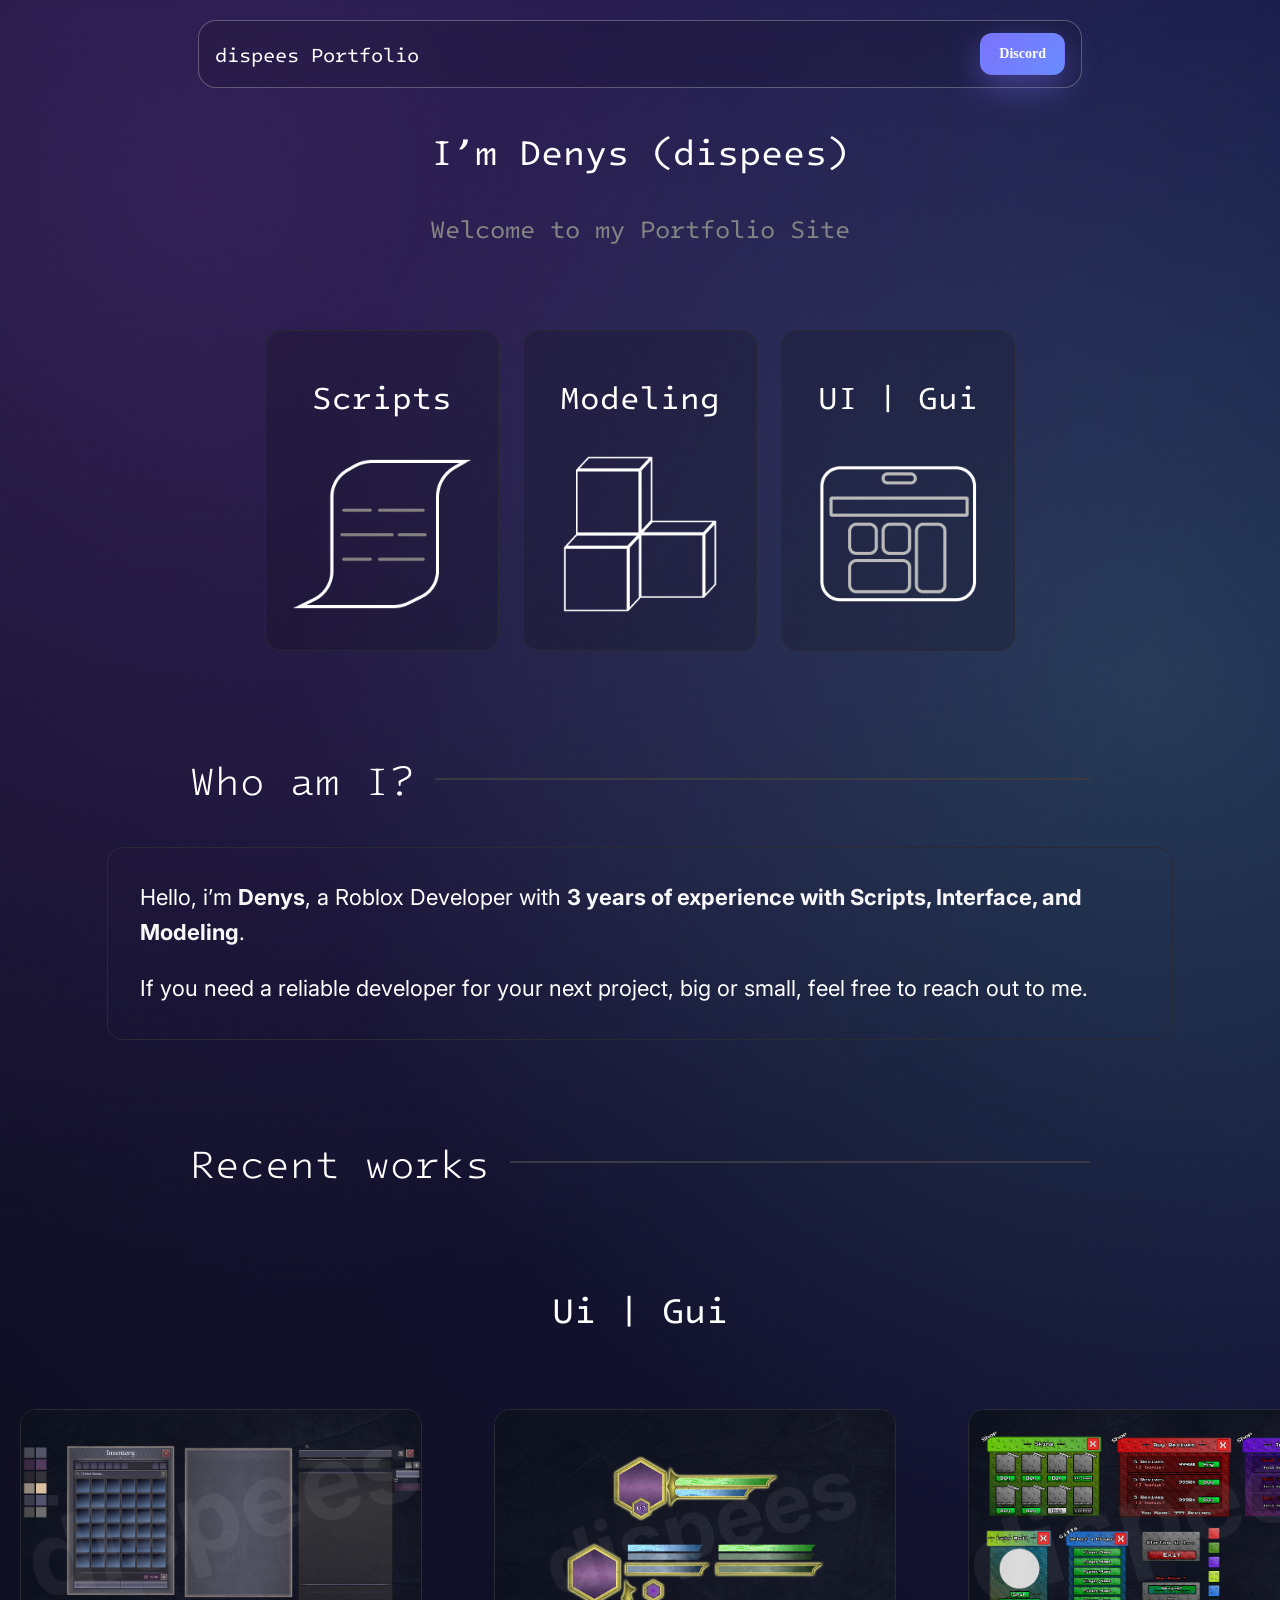
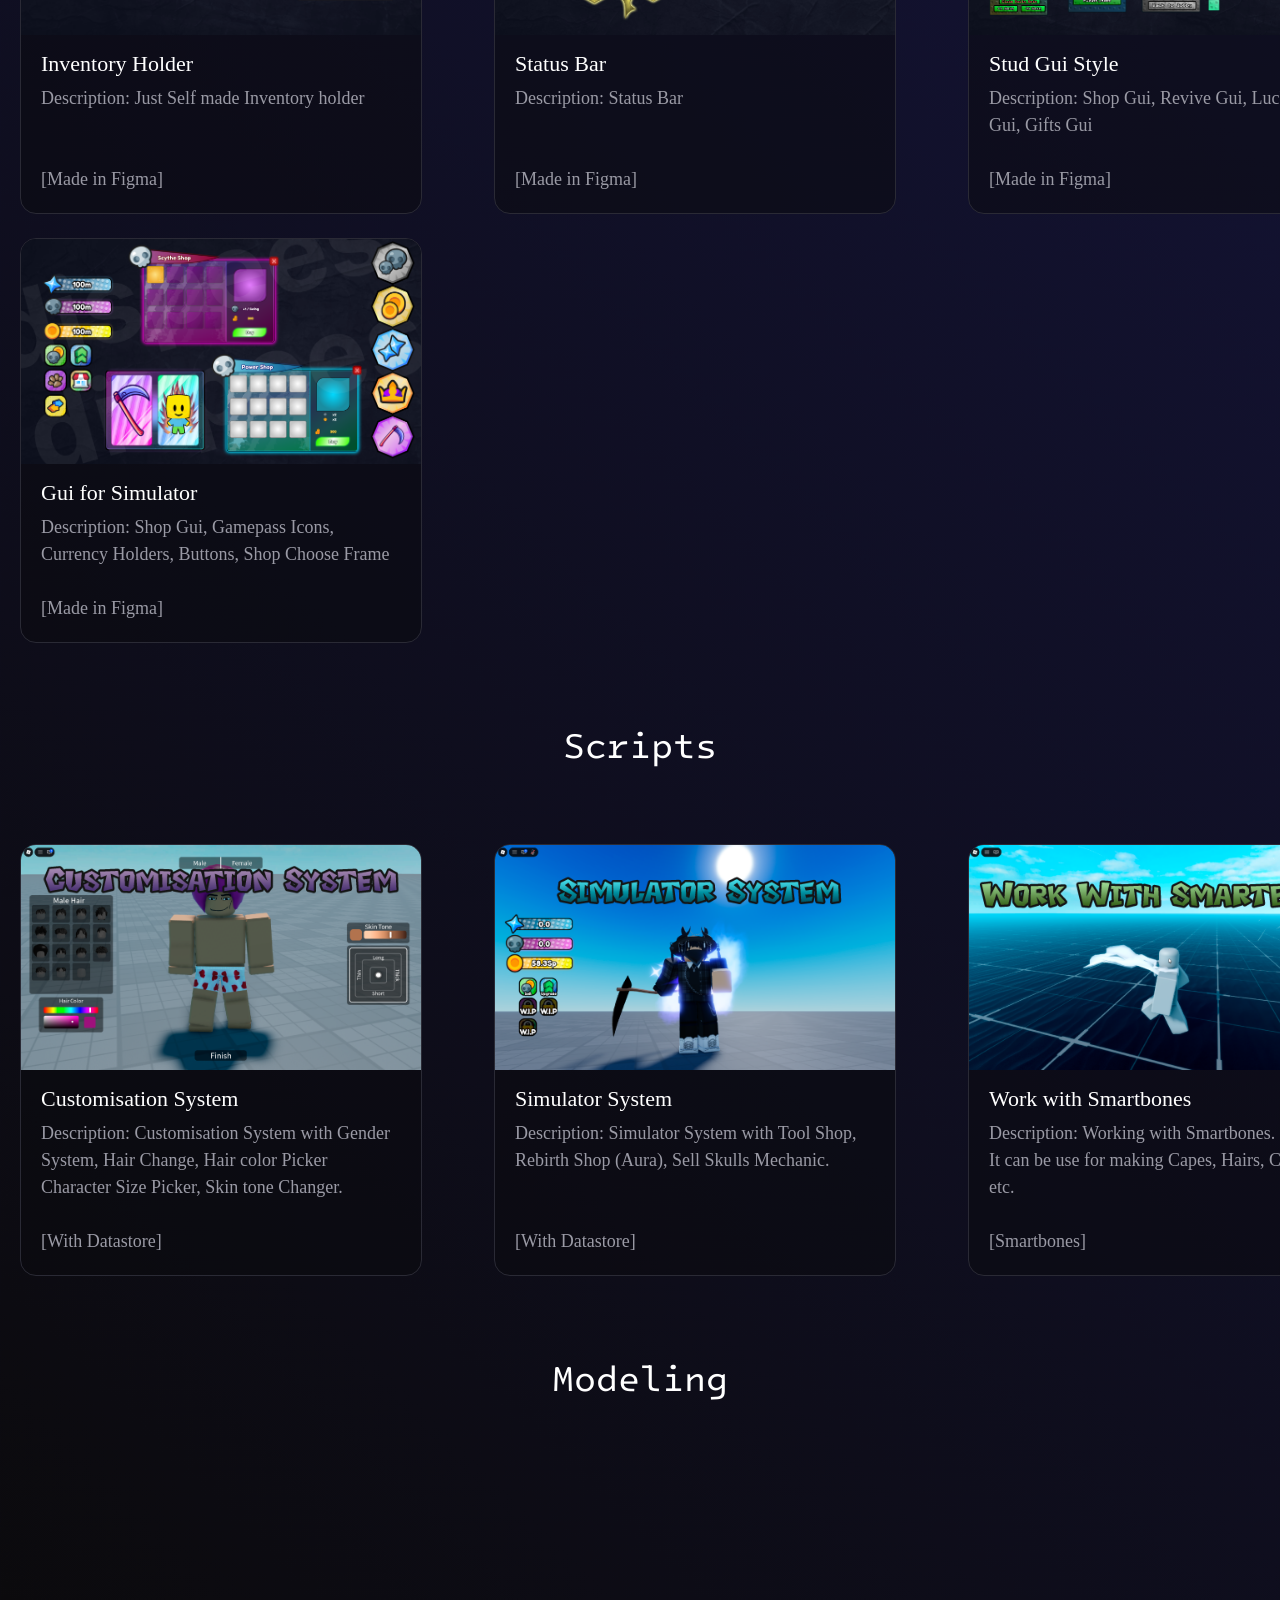
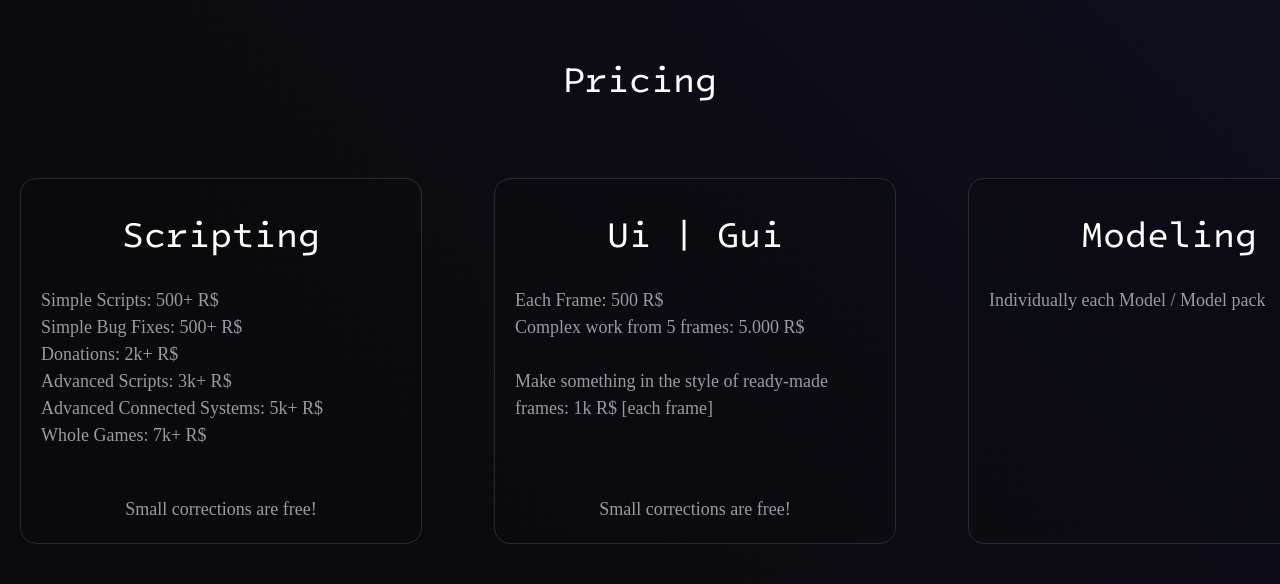
==== index.html @ 5376ee53 "Update index.html" ====
<!DOCTYPE html>

<html>

    <head>
        <link rel="preconnect" href="https://fonts.googleapis.com">
        <link rel="preconnect" href="https://fonts.gstatic.com" crossorigin>
        <link href="https://fonts.googleapis.com/css2?family=Inter:wght@400;700&family=Intel+One+Mono:ital,wght@0,400;0,700&display=swap" rel="stylesheet">
        <link rel="stylesheet" href="style.css">
        <title> dispees Portfolio</title>
    </head>
    
    
    <body>
        <header class="site-header" align="center">
            <span class="logo">dispees Portfolio</span>
            <a href="https://discord.com/users/466673316262838272" class="btn btn-primary">
                Discord
              </a>
        </header>

        <p class="text-primary" align="center"> I’m Denys (dispees) </p>
        <p class="text-Welcome" align="center"> Welcome to my Portfolio Site </p>
        
        <section class="cards">
            <div class="card">
              <h2 class="card-title">Scripts</h2>
              <img src="Images/Scripts.png" alt="Проект 1" class="card-img">
            </div>
          
            <div class="card">
              <h2 class="card-title">Modeling</h2>
              <img src="Images/Modeling.png" alt="Проект 2" class="card-img">
            </div>
          
            <div class="card">
              <h2 class="card-title">UI | Gui</h2>
              <img src="Images/UI.png" alt="Проект 3" class="card-img">
            </div>
          </section>


          <div class="section-title">
            <h2>Who am I?</h2>
          </div>
          <div class="about-block">
            <p class="about-text">
                Hello, i’m <strong>Denys</strong>, a Roblox Developer with <strong>3 years of experience with Scripts,
                Interface, and Modeling</strong>.
            </p>
            <h1></h1>
            <p class="about-text">
                If you need a reliable developer for your next project, big or small, feel free to reach out to me.
            </p>
          </div>

          <br> <br> <br>
          <div class="section-title">

            <h2>Recent works</h2>
          </div>

          <br>
          
          <p class="text-primary" align="center"> Ui | Gui </p>

          <div class="projects-grid">
            <a href="Images/Project1.png" class="project-card">
                <div class="project-media">
                  <img src="Images/Project1.png" alt="Content Name">
                </div>
                <h3 class="project-title">Inventory Holder</h3>
                <p class="project-desc">
                  Description: Just Self made Inventory holder  <br><br><br>
                  [Made in Figma]
                </p>
              </a>

              <a href="Images/Project2.png" class="project-card">
                <div class="project-media">
                  <img src="Images/Project2.png" alt="Content Name">
                </div>
                <h3 class="project-title">Status Bar</h3>
                <p class="project-desc">
                  Description: Status Bar  <br><br><br>
                  [Made in Figma]
                </p>
              </a>

              <a href="Images/Project3.png" class="project-card">
                <div class="project-media">
                  <img src="Images/Project3.png" alt="Content Name">
                </div>
                <h3 class="project-title">Stud Gui Style</h3>
                <p class="project-desc">
                  Description: Shop Gui, Revive Gui, Lucky Whell Gui, Gifts Gui  <br><br>
                  [Made in Figma]
                </p>
              </a>

              <a href="Images/SimulatorUi1.png" class="project-card">
                <div class="project-media">
                  <img src="Images/SimulatorUi1.png" alt="Content Name">
                </div>
                <h3 class="project-title">Gui for Simulator</h3>
                <p class="project-desc">
                  Description: Shop Gui, Gamepass Icons, Currency Holders, Buttons, Shop Choose Frame  <br><br>
                  [Made in Figma]
                </p>
              </a>
          </div>    

          <p class="text-primary" align="center"> Scripts </p>

          <div class="projects-grid">
            <a href="https://youtu.be/gDO9eoGrTZA" class="project-card">
                <div class="project-media">
                  <img src="Images/Customisation1.png" alt="Content Name">
                </div>
                <h3 class="project-title">Customisation System</h3>
                <p class="project-desc">
                  Description: Customisation System with Gender System, Hair Change, Hair color Picker Character Size Picker, Skin tone Changer.<br><br>
                  [With Datastore]
                </p>
              </a>

              <a href="https://youtu.be/eJzp2fNHU9A" class="project-card">
                <div class="project-media">
                  <img src="Images/Simulator1.png" alt="Content Name">
                </div>
                <h3 class="project-title">Simulator System</h3>
                <p class="project-desc">
                  Description: Simulator System with Tool Shop, Rebirth Shop (Aura), Sell Skulls Mechanic. <br><br><br>
                  [With Datastore]
                </p>
              </a>

              <a href="https://youtu.be/gGQg9cr2cJw" class="project-card">
                <div class="project-media">
                  <img src="Images/WorkWithSmartBones.png" alt="Content Name">
                </div>
                <h3 class="project-title">Work with Smartbones</h3>
                <p class="project-desc">
                  Description: Working with Smartbones. <br> 
                  It can be use for making Capes, Hairs, Clothing, etc.<br><br>
                  [Smartbones]
                </p>
              </a>
          </div>


          <p class="text-primary" align="center"> Modeling </p>


          <br><br><br><br><br><br><br><br><br><br>
          <p class="text-primary" align="center"> Pricing </p>
          <div class="projects-grid">
            <a href="https://discord.com/users/466673316262838272" class="project-card">
              <h2 class="text-primary" align="center">Scripting</h2>
                <p class="project-desc">
                  Simple Scripts: 500+ R$ <br>
                  Simple Bug Fixes: 500+ R$ <br>
                  Donations: 2k+ R$    <br>
                  Advanced Scripts: 3k+ R$ <br>
                  Advanced Connected Systems: 5k+ R$<br>
                  Whole Games: 7k+ R$ <br>
                  <br>
                </p>
                <p class="project-desc" align="center"> Small corrections are free! </p>
              </a>

              <a href="https://discord.com/users/466673316262838272" class="project-card">
                <h2 class="text-primary" align="center">Ui | Gui</h2>
                <p class="project-desc">
                  Each Frame: 500 R$ <br>
                  Complex work from 5 frames: 5.000 R$ <br>
                  <br>
                  Make something in the style of ready-made frames: 1k R$ [each frame] <br>
                  
                  <br>
                  <br>
                </p>
                <p class="project-desc" align="center"> Small corrections are free! </p>
              </a>

              <a href="https://discord.com/users/466673316262838272" class="project-card">
                
                <h2 class="text-primary" align="center">Modeling</h2>
                <p class="project-desc">
                  Individually each Model / Model pack
                </p>
              </a>
          </div>
    </body>


</html>
---- style.css ----
body {
  background: 
  radial-gradient(circle at 15% 5%, rgba(213, 105, 255, 0.158), transparent 30%),
  radial-gradient(circle at 90% 18%, rgba(114, 228, 209, 0.185), transparent 26%),
  linear-gradient(45deg, #0b0a0c 10%, #171747 100%);
    min-height: 100vh;
    margin: 0;
    padding-top: 90px;
  }
  


  .Intel_One_Mono {
    font-family: 'Intel One Mono', monospace;
  }

  .text-primary {
    font-family: 'Intel One Mono', monospace;
    color: #ffffff;
    font-size: 36px;
    font-weight: 400;
  }

  .text-Welcome {
    font-family: 'Intel One Mono', monospace;
    color: #848484;
    font-size: 25px;
    font-weight: 400;
  }


  .site-header {
    position: fixed;
    top: 20px;
    left: 20px;
    right: 20px;
    display: flex;
    justify-content: space-between; 
    align-items: center;
    padding: 12px 16px;
    background-color: rgba(10, 10, 15, 0.13);
    backdrop-filter: blur(10px);
    border: 1px solid #e2e2e250;
    border-radius: 18px;
    z-index: 100;
    width: 850px;
    max-width: calc(100% - 40px);
    margin: 0 auto;
  }

  .contact-btn {
    display: flex;
    align-items: center;
    gap: 6px;
    background-color:rgba(82, 73, 206, 0.363); 
    border: 1px solid #3A3A45;
    color: #ffffff;
    padding: 12px 24px;
    border-radius: 999px;
    font-size: 20px;
    cursor: pointer;
    text-decoration: none; 
  }

/* ====================================================== */
  .btn {
    display: inline-flex;
    align-items: center;
    justify-content: center;
    gap: 9px;
    border: 1px solid transparent; 
    border-radius: 12px;
    padding: 12px 18px;
    font-weight: 750;
    transition: .22s ease;
    cursor: pointer;
    font-size: 14px;
    text-decoration: none; 

    
  }

  .btn-primary {
    color: white;
    background: linear-gradient(135deg, #7b72fd, #6a8dff);
    box-shadow: 0 12px 35px rgba(123, 114, 255, 0.418);
    }

    .btn-primary:hover {
      transform: translateY(-2px);
      box-shadow: 0 16px 42px rgba(123, 114, 255, 0.664);
    }

/* ====================================================== */

  .logo {
    color: #ffffff;
    font-family: 'Intel One Mono', monospace;
    font-size: 20px;
  }


  .cards {
    display: flex;
    justify-content: center;
    align-items: stretch; /* растягивает все карточки на одну высоту */
    gap: 24px;
    padding: 60px 40px;
    flex-wrap: wrap; /* чтобы на маленьком экране блоки переносились вниз, а не сжимались */
  }
  
  .card {
    display: flex;
    flex-direction: column;
    align-items: center;
    width: 200px;
    background-color: rgba(10, 10, 15, 0.205);
    border: 1px solid #2A2A35;
    border-radius: 16px;
    padding: 16px;
  }
  
  .card-title {
    color: #ffffff;
    font-size: 32px;
    font-weight: 400;
    margin-bottom: 16px;
    text-align: center;
    font-family: 'Intel One Mono', monospace;
  /*  -webkit-text-stroke: 1px #646464; */

  }
  
  .card-img {
    width: 100%;
    height: 200px;
    object-fit: cover; /* картинка заполняет блок без искажений пропорций */
    border-radius: 8px;
  }



  .section-title {
    display: flex;
    align-items: center;
    gap: 20px;
    width: 900px;
    max-width: calc(100% - 40px); /* не вылезет за экран на мобильных */
    margin: 40px auto; /* центрирует блок по горизонтали + отступы сверху/снизу */
    padding: 0; /* убираем старый padding, ширину теперь задаёт margin auto */
  }
  
  .section-title h2 {
    color: #ffffff;
    font-size: 40px;
    font-weight: 200;
    white-space: nowrap;
    font-family: 'Intel One Mono', monospace;
    margin: 0;
  }
  
  .section-title::after {
    content: "";
    flex-grow: 1;
    height: 2px;
    background-color: #3A3A45;
  }


  .about-block {
    width: 1000px;
    max-width: calc(100% - 40px);
    margin: 0 auto;
    padding: 32px;
    border: 1px solid #2A2A35;
    border-radius: 16px;
    background-color: transparent;
  }
  
  .about-text {
    color: #ffffff;
    font-size: 22px;
    line-height: 1.6;
    font-family: "Inter";
    text-align: left; /* обычный текст, каждая строка от левого края */
    margin: 0;
  }
  
  .about-text strong {
    color: #f7f7f7;
    font-weight: 700;
  }




  .project-card {
    display: block;
    width: 400px;
    text-decoration: none; /* убирает подчёркивание ссылки */
    background-color: rgba(10, 10, 15, 0.5);
    border: 1px solid #2A2A35;
    border-radius: 16px;
    overflow: hidden; /* обрезает углы картинки под скругление карточки */
    transition: transform 0.2s ease, border-color 0.2s ease;
  }
  
  .project-card:hover {
    transform: translateY(-4px); /* карточка чуть приподнимается при наведении */
    border-color: #4A4A5A;
  }
  
  .project-media {
    width: 100%;
    aspect-ratio: 16 / 9; /* фиксирует пропорции медиа-зоны */
    background-color: #14142A; /* цвет-заглушка, пока нет картинки/видео */
  }
  
  .project-media img {
    width: 100%;
    height: 100%;
    object-fit: cover;
    display: block;
  }
  
  .project-media iframe {
    width: 100%;
    height: 100%;
    border: none;
  }

  .project-title {
    color: #ffffff;
    font-size: 22px;
    font-weight: 400;
    margin: 16px 20px 8px;
  }
  
  .project-desc {
    color: #9A9AA5;
    font-size: 18px;
    line-height: 1.5;
    margin: 0 20px 20px;
  }

  .projects-grid {
    display: grid;
    grid-template-columns: repeat(3, 450px);
    justify-content: center;
    gap: 24px;
    width: fit-content;
    margin: 0 auto;
    padding: 40px 20px;
  }
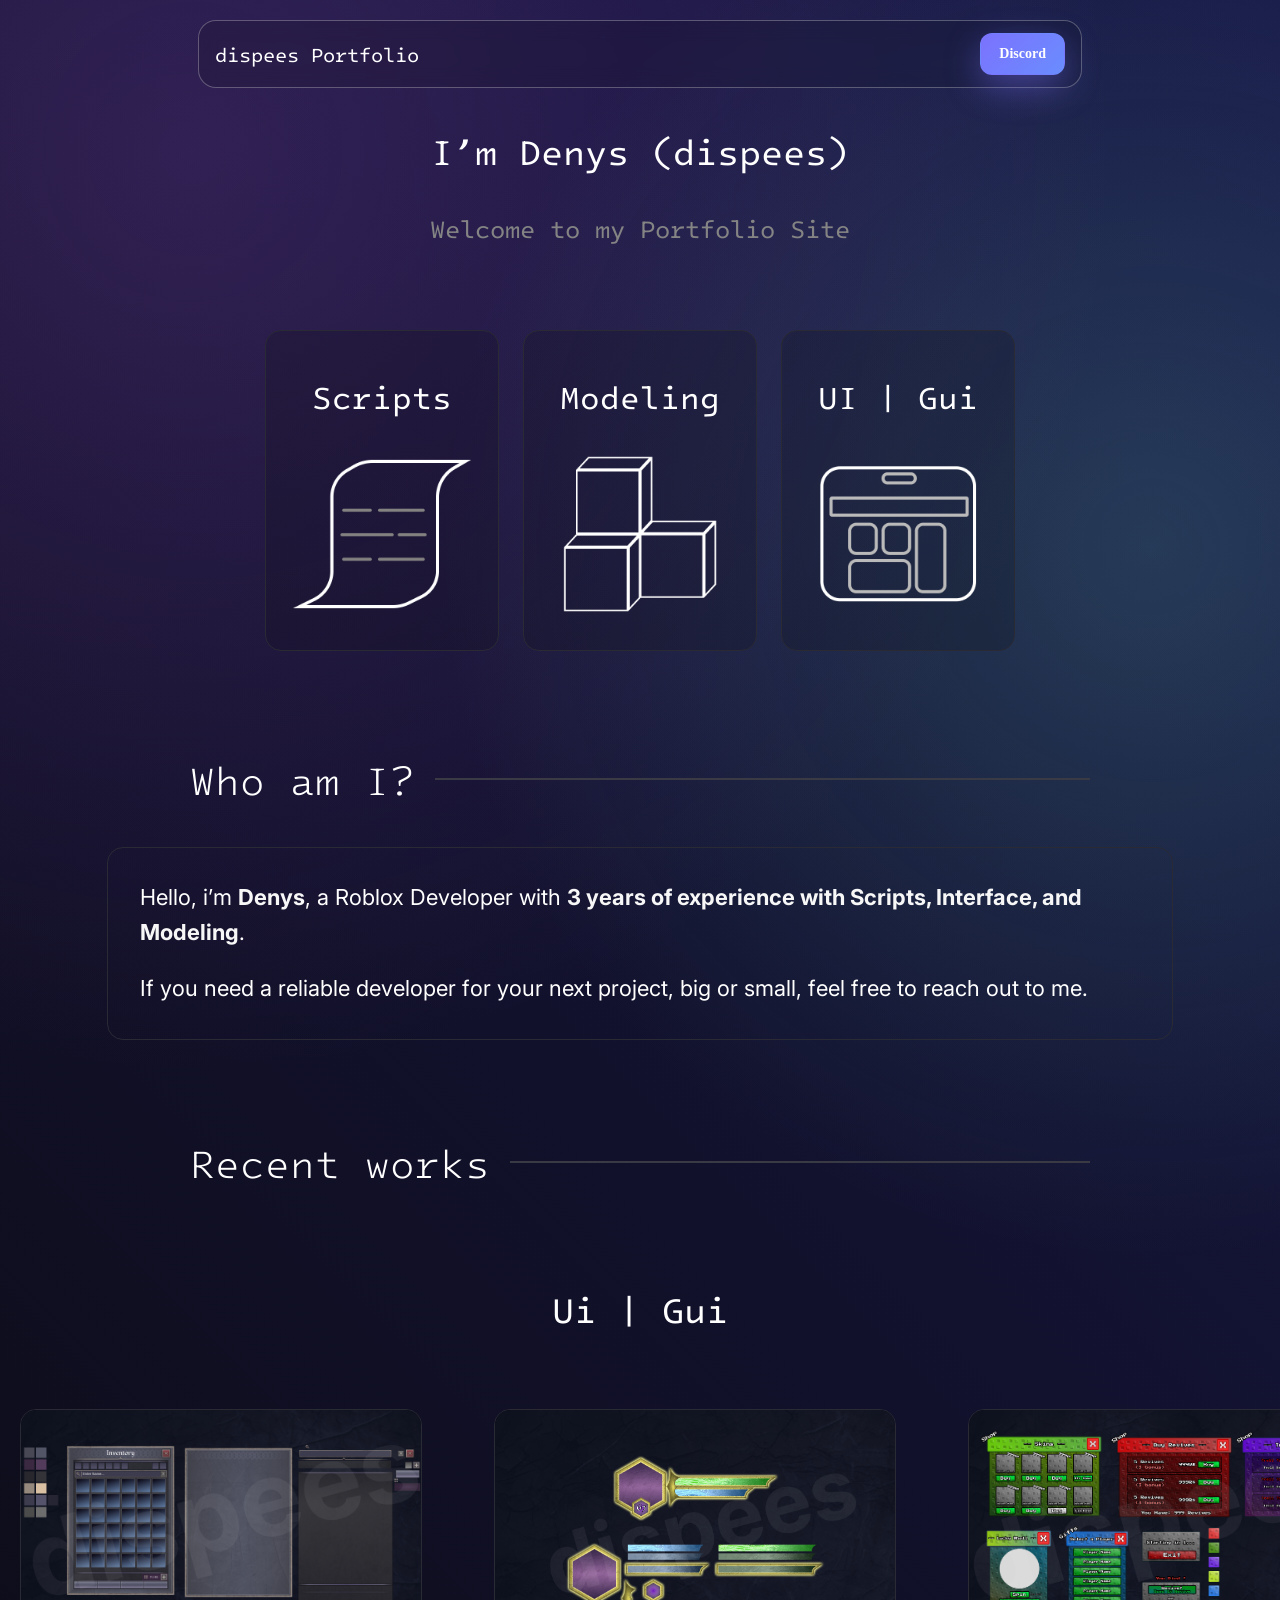
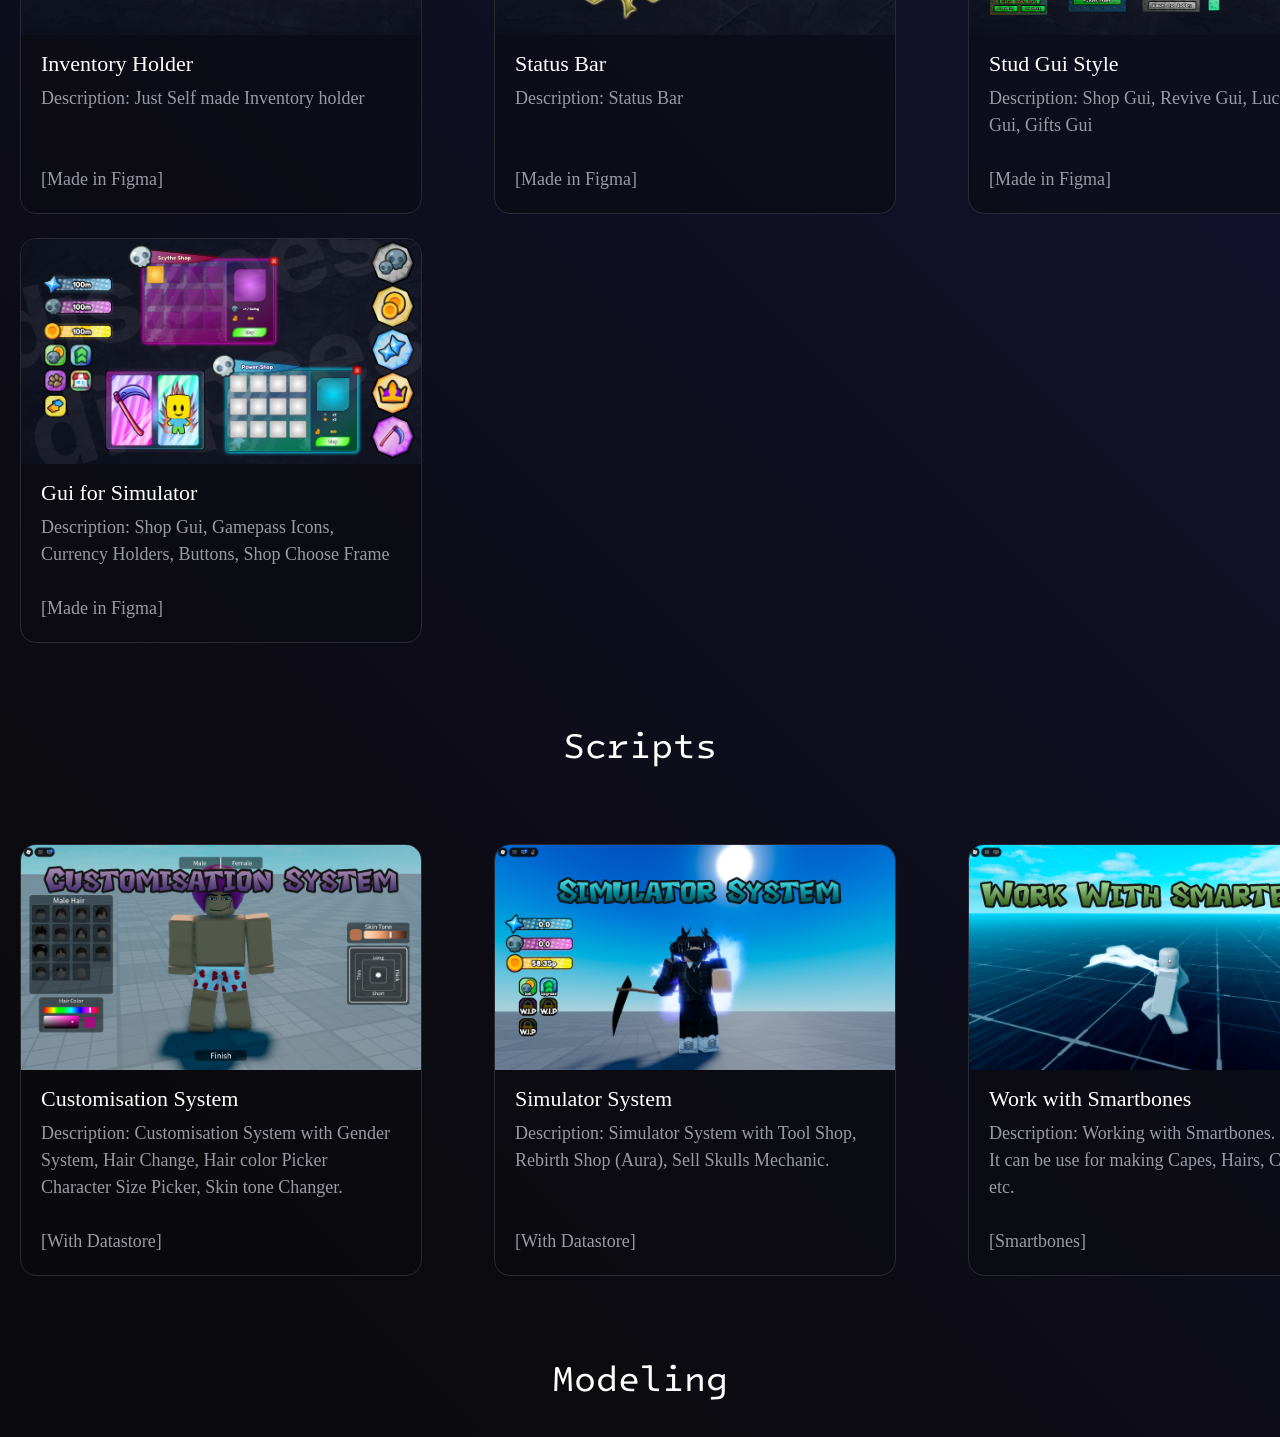
==== commit b213312b: "Update index.html" ====
--- a/index.html
+++ b/index.html
@@ -151,7 +151,7 @@
 
           <p class="text-primary" align="center"> Modeling </p>
 
-
+<!--
           <br><br><br><br><br><br><br><br><br><br>
           <p class="text-primary" align="center"> Pricing </p>
           <div class="projects-grid">
@@ -191,6 +191,9 @@
                 </p>
               </a>
           </div>
+
+        
+        v-->
     </body>
 
 
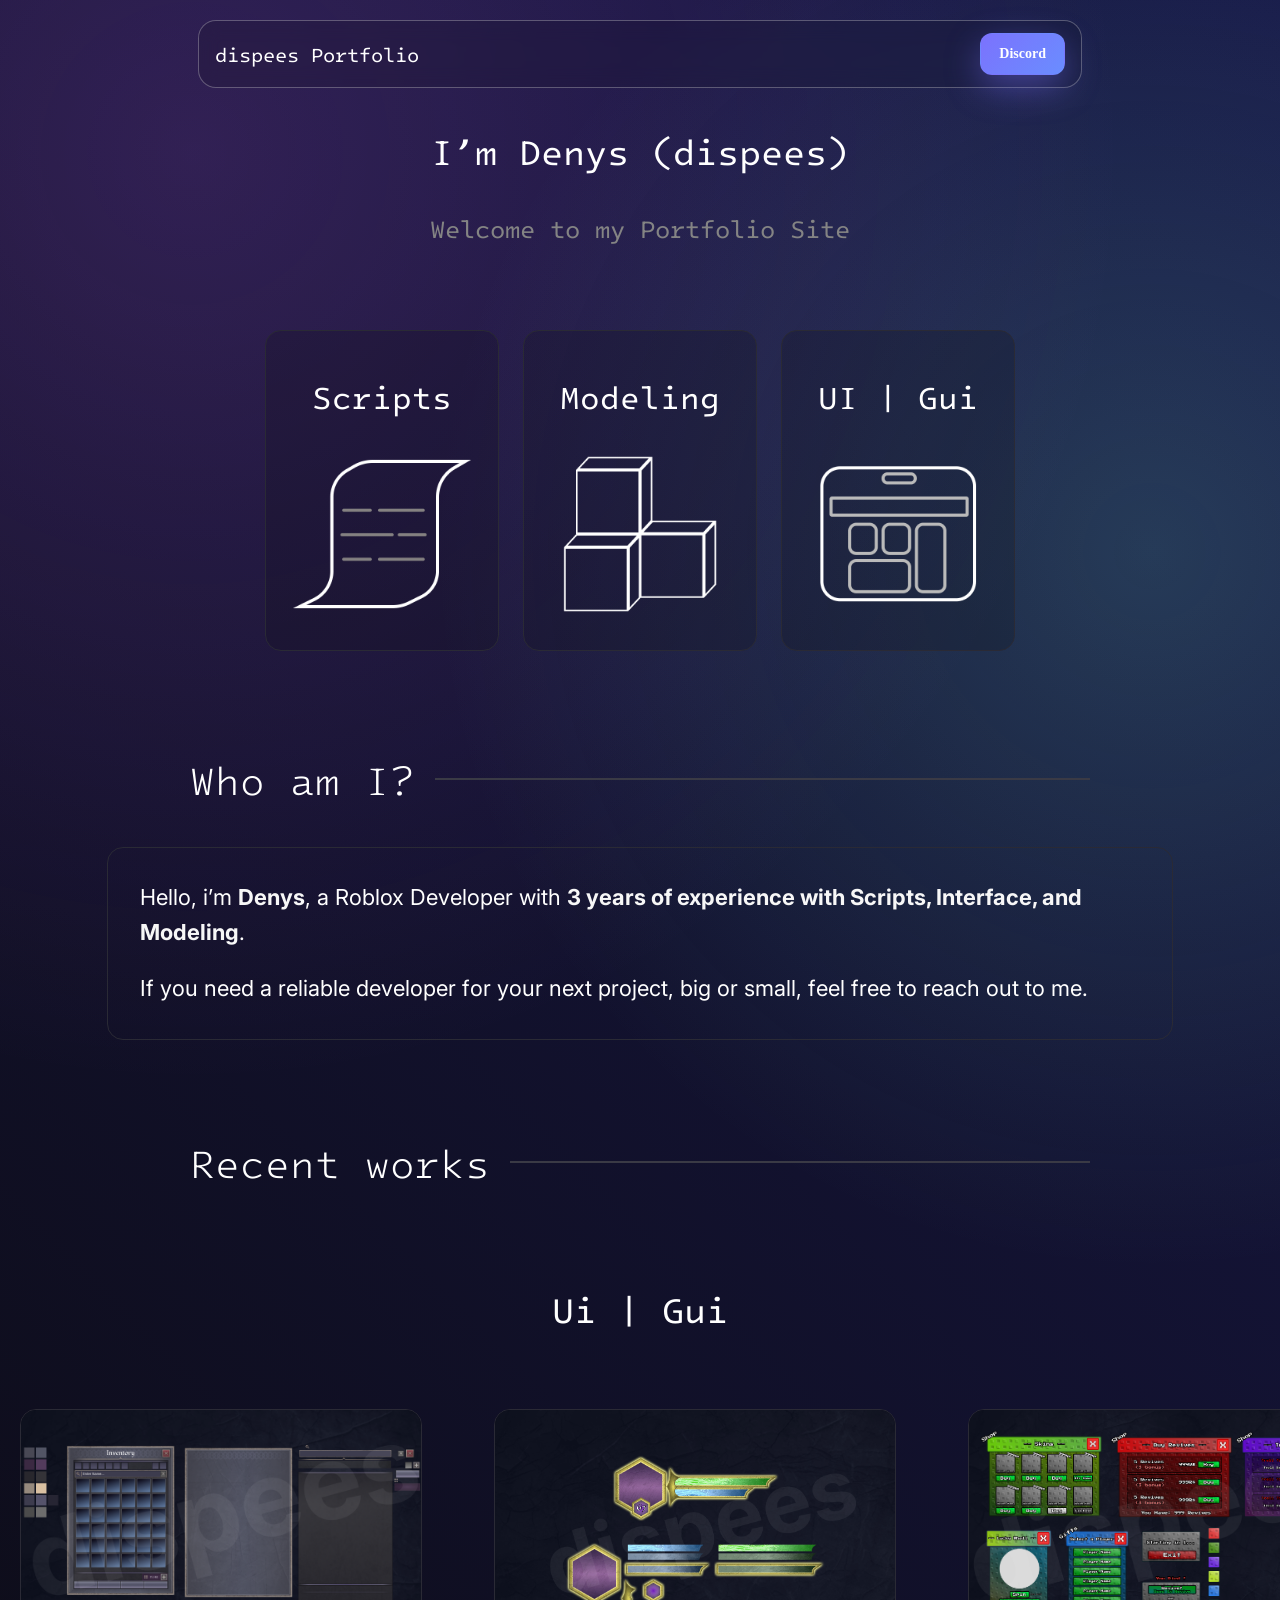
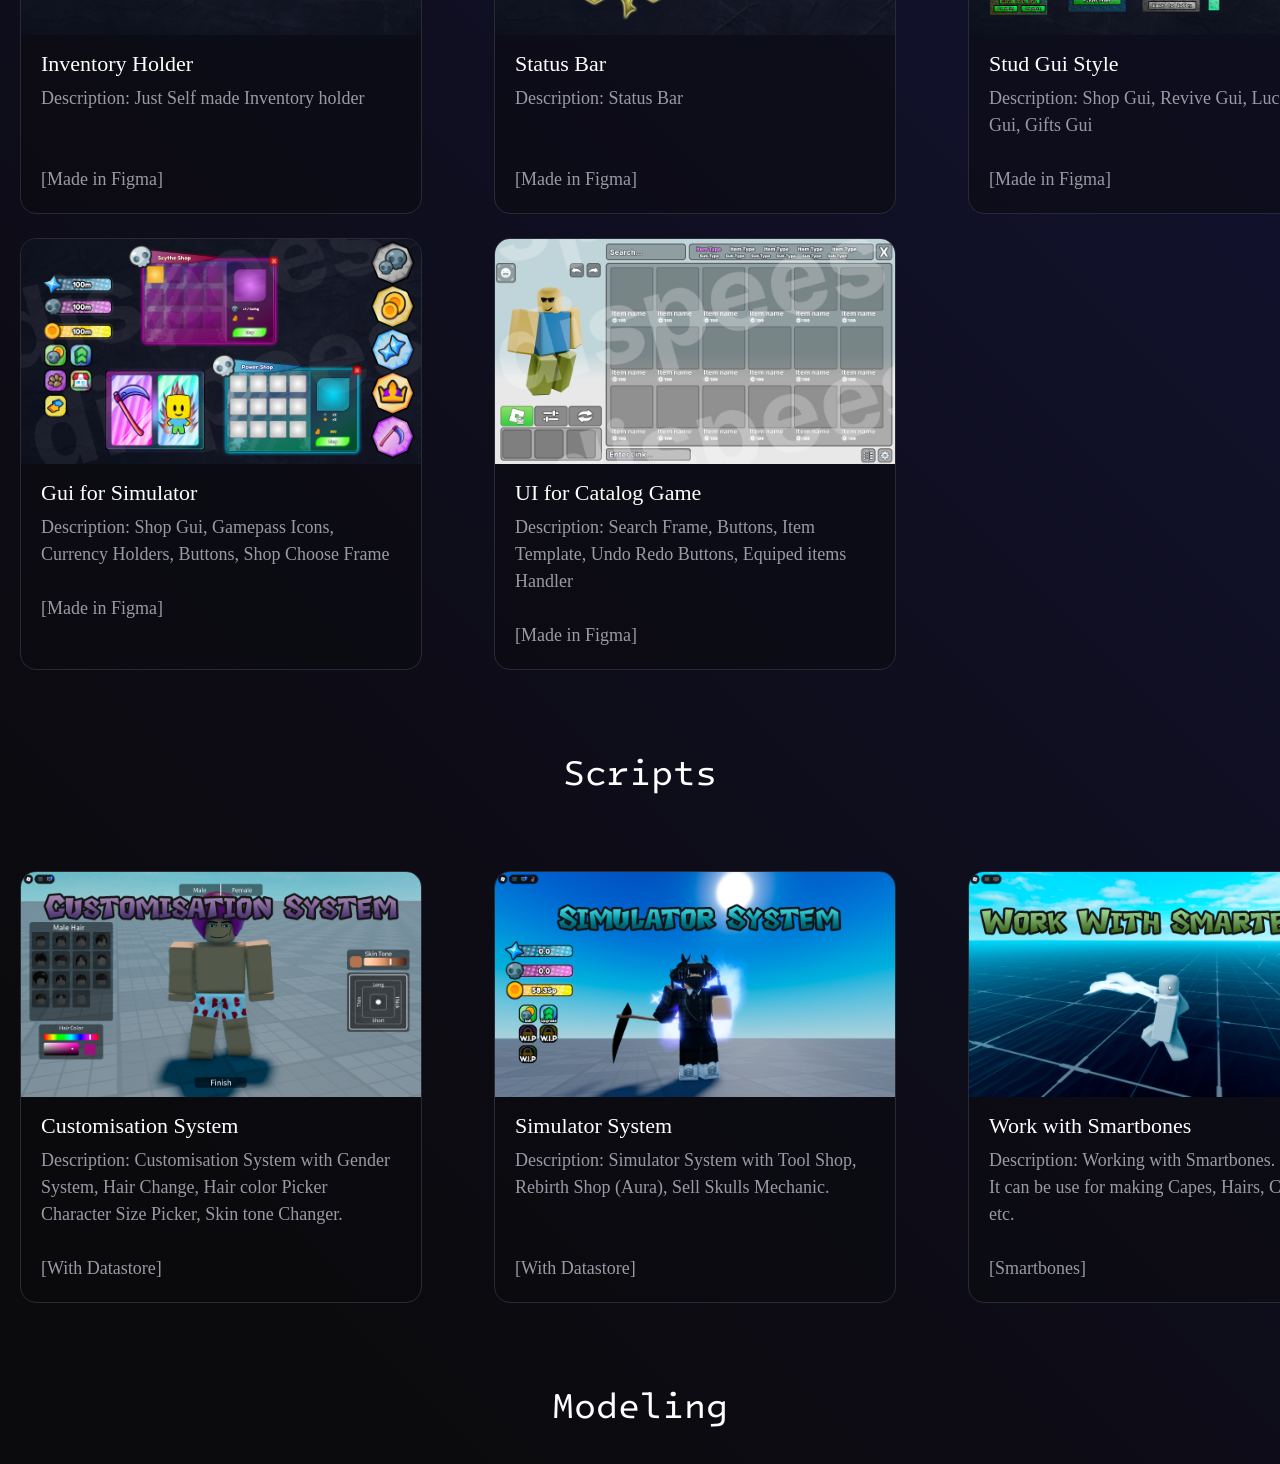
==== commit c66c9e58: "Catalog" ====
--- a/index.html
+++ b/index.html
@@ -108,6 +108,17 @@
                   [Made in Figma]
                 </p>
               </a>
+
+              <a href="Images/Catalog UI.png" class="project-card">
+                <div class="project-media">
+                  <img src="Images/Catalog UI.png" alt="Content Name">
+                </div>
+                <h3 class="project-title">UI for Catalog Game</h3>
+                <p class="project-desc">
+                  Description: Search Frame, Buttons, Item Template, Undo Redo Buttons, Equiped items Handler <br><br>
+                  [Made in Figma]
+                </p>
+              </a>
           </div>    
 
           <p class="text-primary" align="center"> Scripts </p>
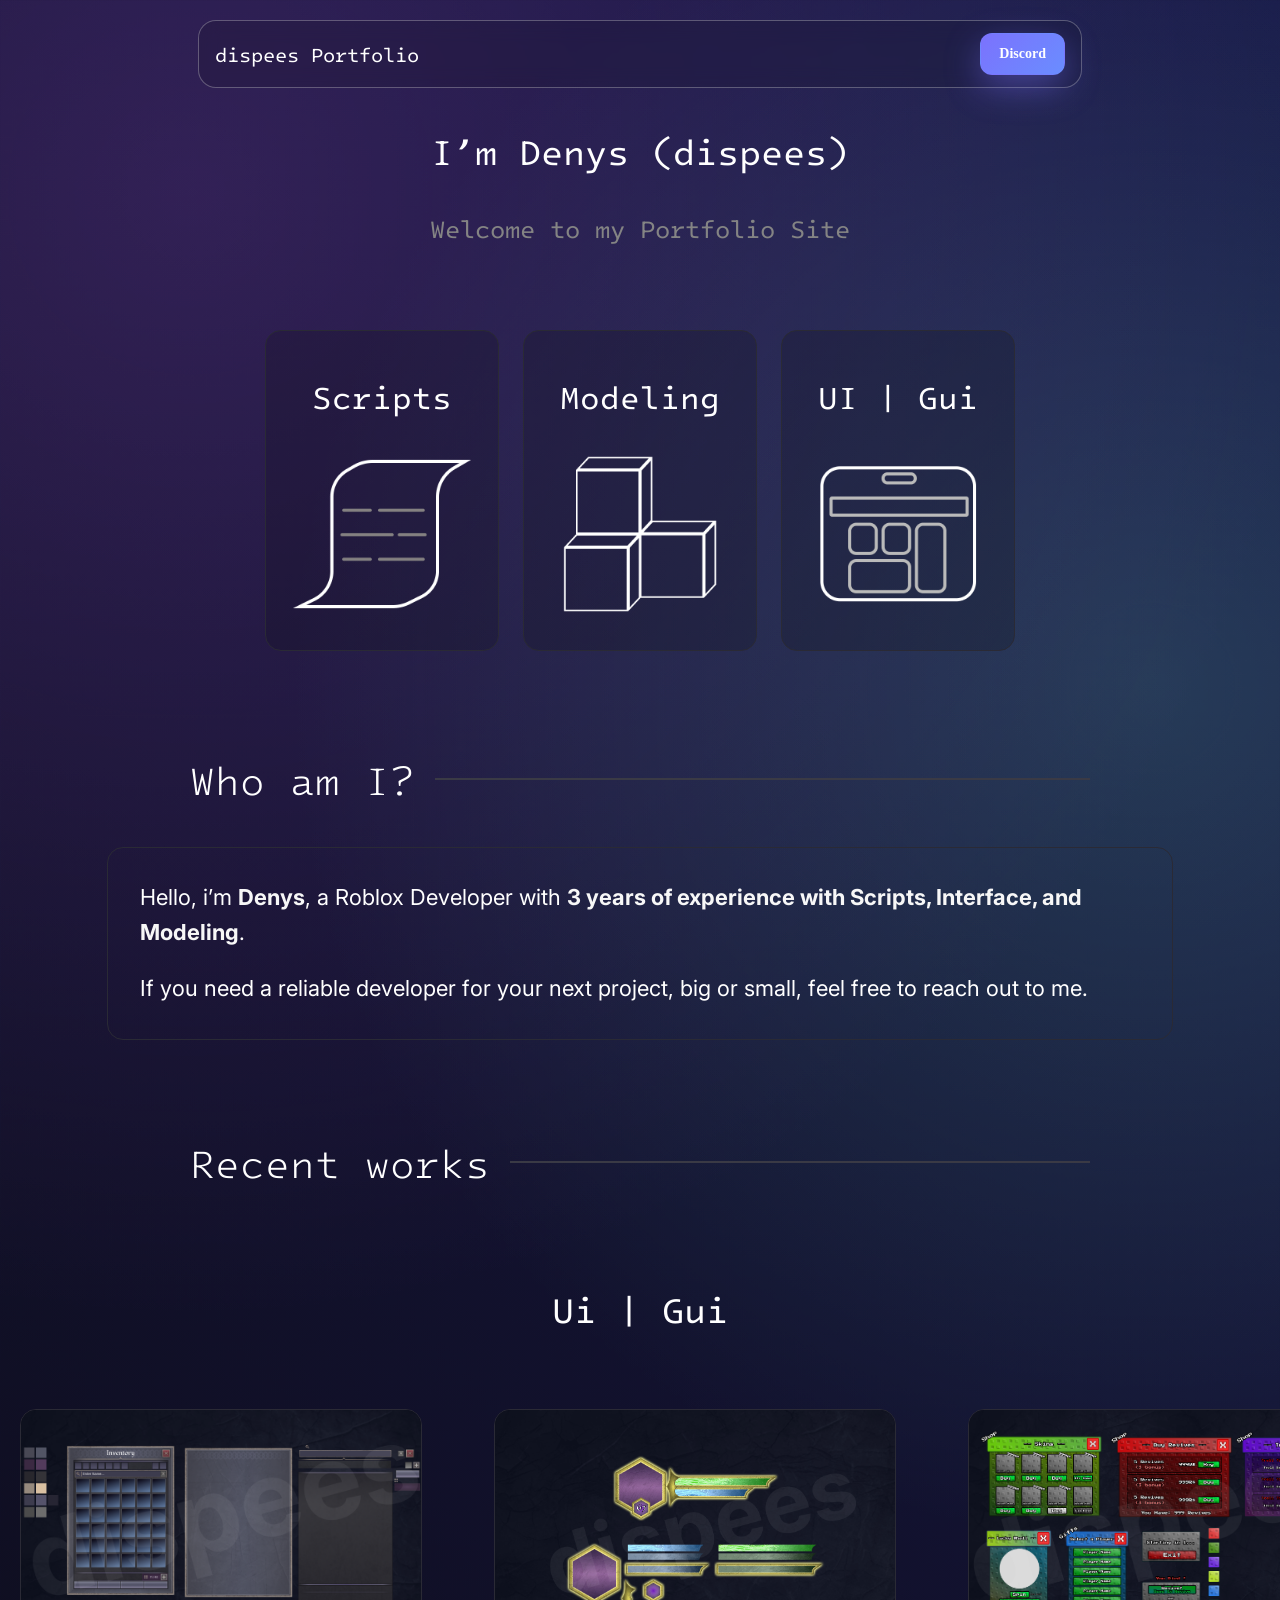
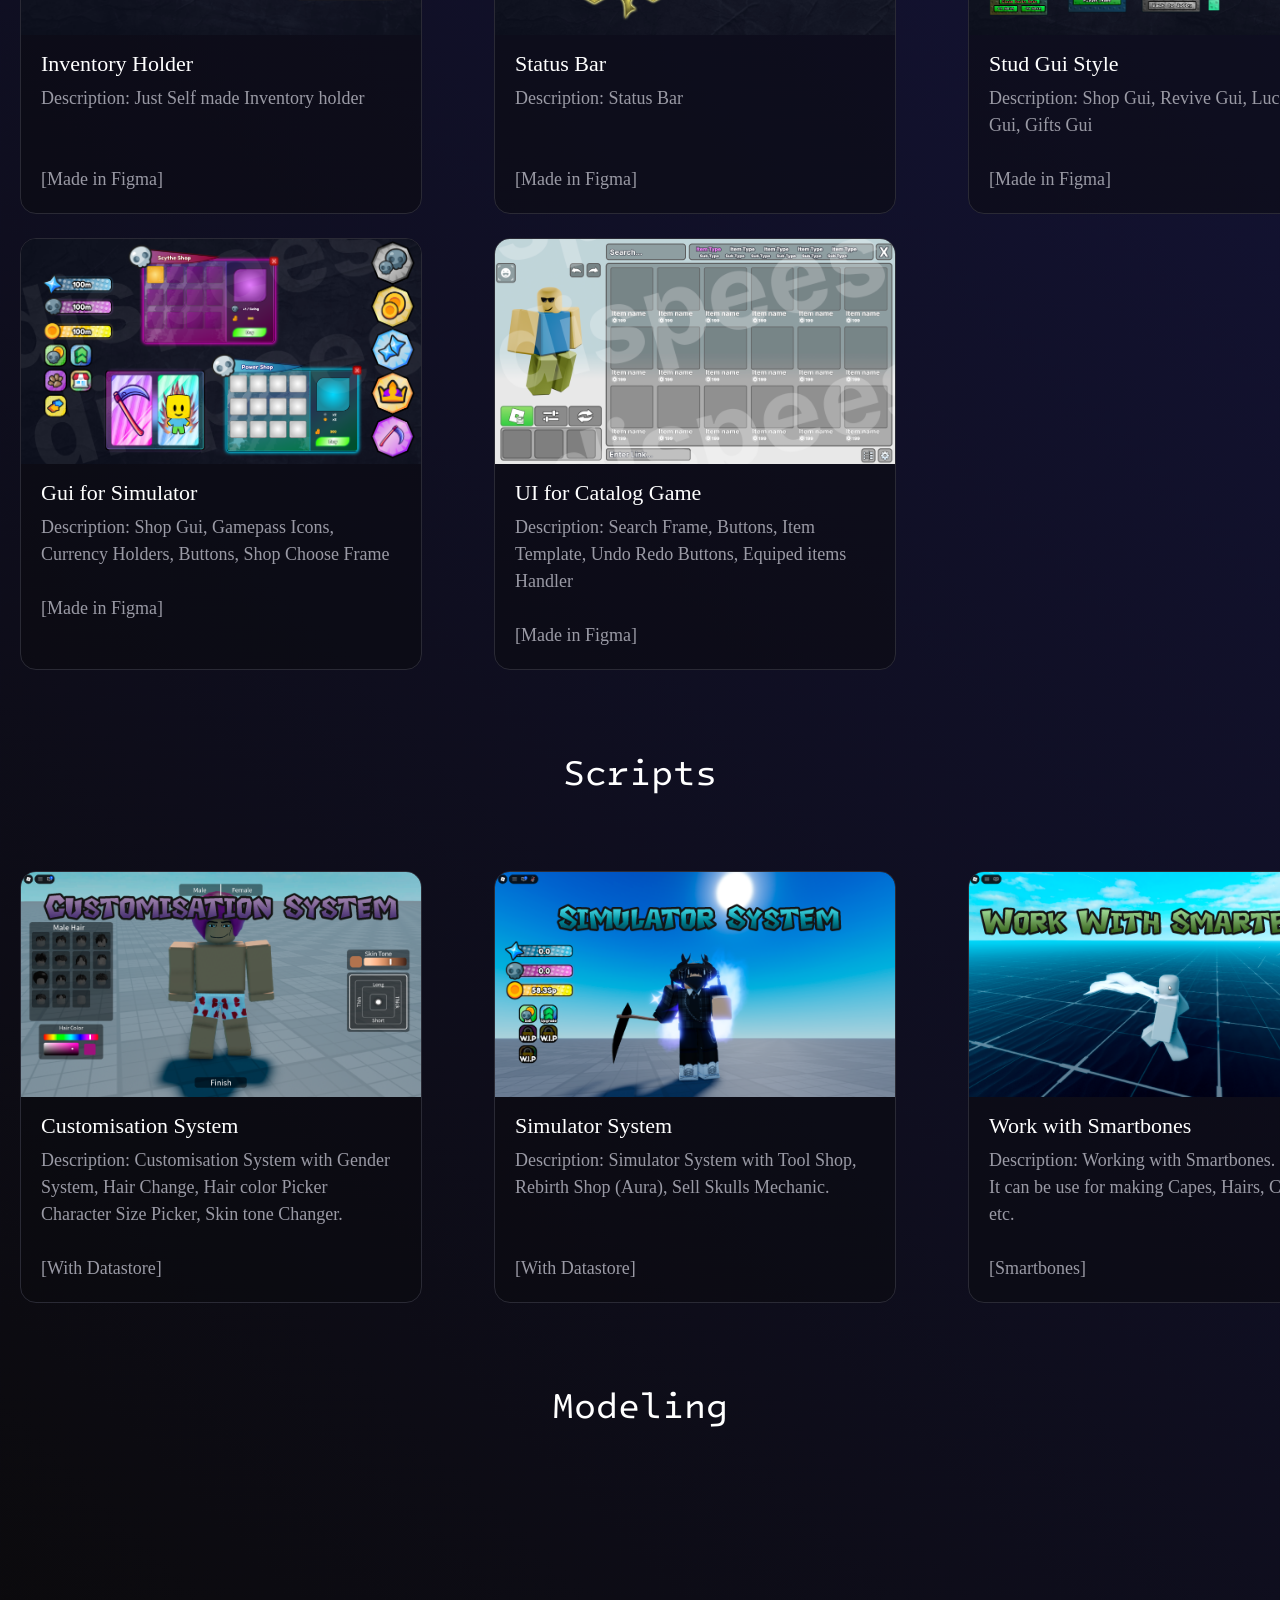
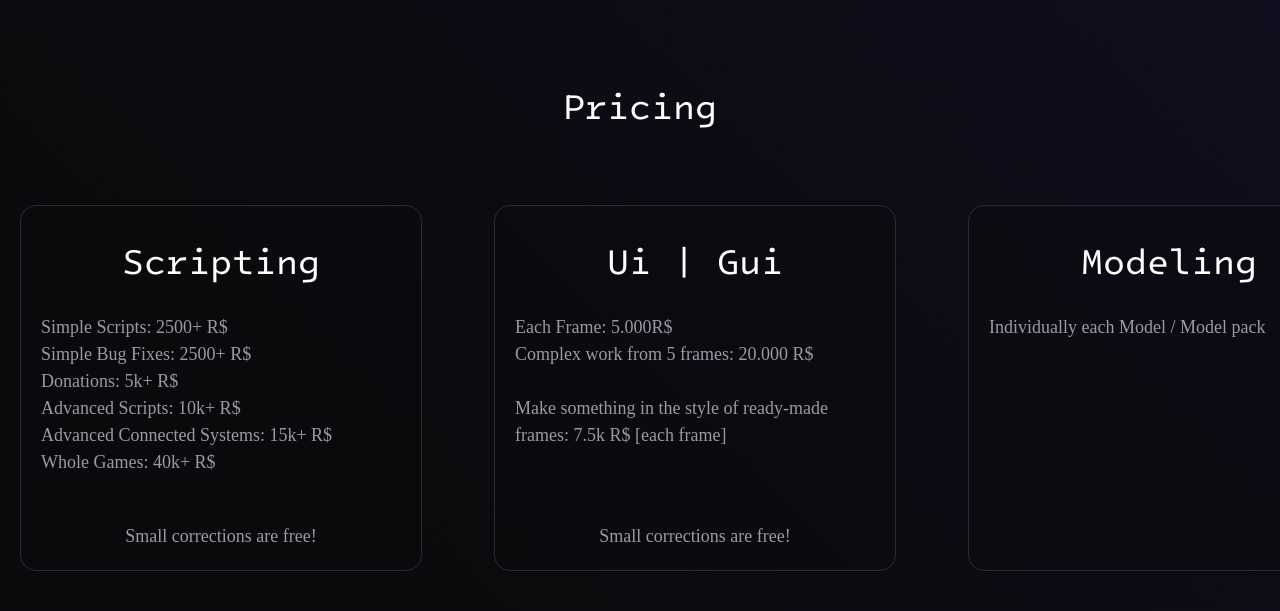
==== commit b3be89aa: "Update index.html" ====
--- a/index.html
+++ b/index.html
@@ -162,19 +162,18 @@
 
           <p class="text-primary" align="center"> Modeling </p>
 
-<!--
           <br><br><br><br><br><br><br><br><br><br>
           <p class="text-primary" align="center"> Pricing </p>
           <div class="projects-grid">
             <a href="https://discord.com/users/466673316262838272" class="project-card">
               <h2 class="text-primary" align="center">Scripting</h2>
                 <p class="project-desc">
-                  Simple Scripts: 500+ R$ <br>
-                  Simple Bug Fixes: 500+ R$ <br>
-                  Donations: 2k+ R$    <br>
-                  Advanced Scripts: 3k+ R$ <br>
-                  Advanced Connected Systems: 5k+ R$<br>
-                  Whole Games: 7k+ R$ <br>
+                  Simple Scripts: 2500+ R$ <br>
+                  Simple Bug Fixes: 2500+ R$ <br>
+                  Donations: 5k+ R$    <br>
+                  Advanced Scripts: 10k+ R$ <br>
+                  Advanced Connected Systems: 15k+ R$<br>
+                  Whole Games: 40k+ R$ <br>
                   <br>
                 </p>
                 <p class="project-desc" align="center"> Small corrections are free! </p>
@@ -183,10 +182,10 @@
               <a href="https://discord.com/users/466673316262838272" class="project-card">
                 <h2 class="text-primary" align="center">Ui | Gui</h2>
                 <p class="project-desc">
-                  Each Frame: 500 R$ <br>
-                  Complex work from 5 frames: 5.000 R$ <br>
-                  <br>
-                  Make something in the style of ready-made frames: 1k R$ [each frame] <br>
+                  Each Frame: 5.000R$ <br>
+                  Complex work from 5 frames: 20.000 R$ <br>
+                  <br>
+                  Make something in the style of ready-made frames: 7.5k R$ [each frame] <br>
                   
                   <br>
                   <br>
@@ -201,10 +200,8 @@
                   Individually each Model / Model pack
                 </p>
               </a>
-          </div>
-
-        
-        v-->
+          </div
+
     </body>
 
 
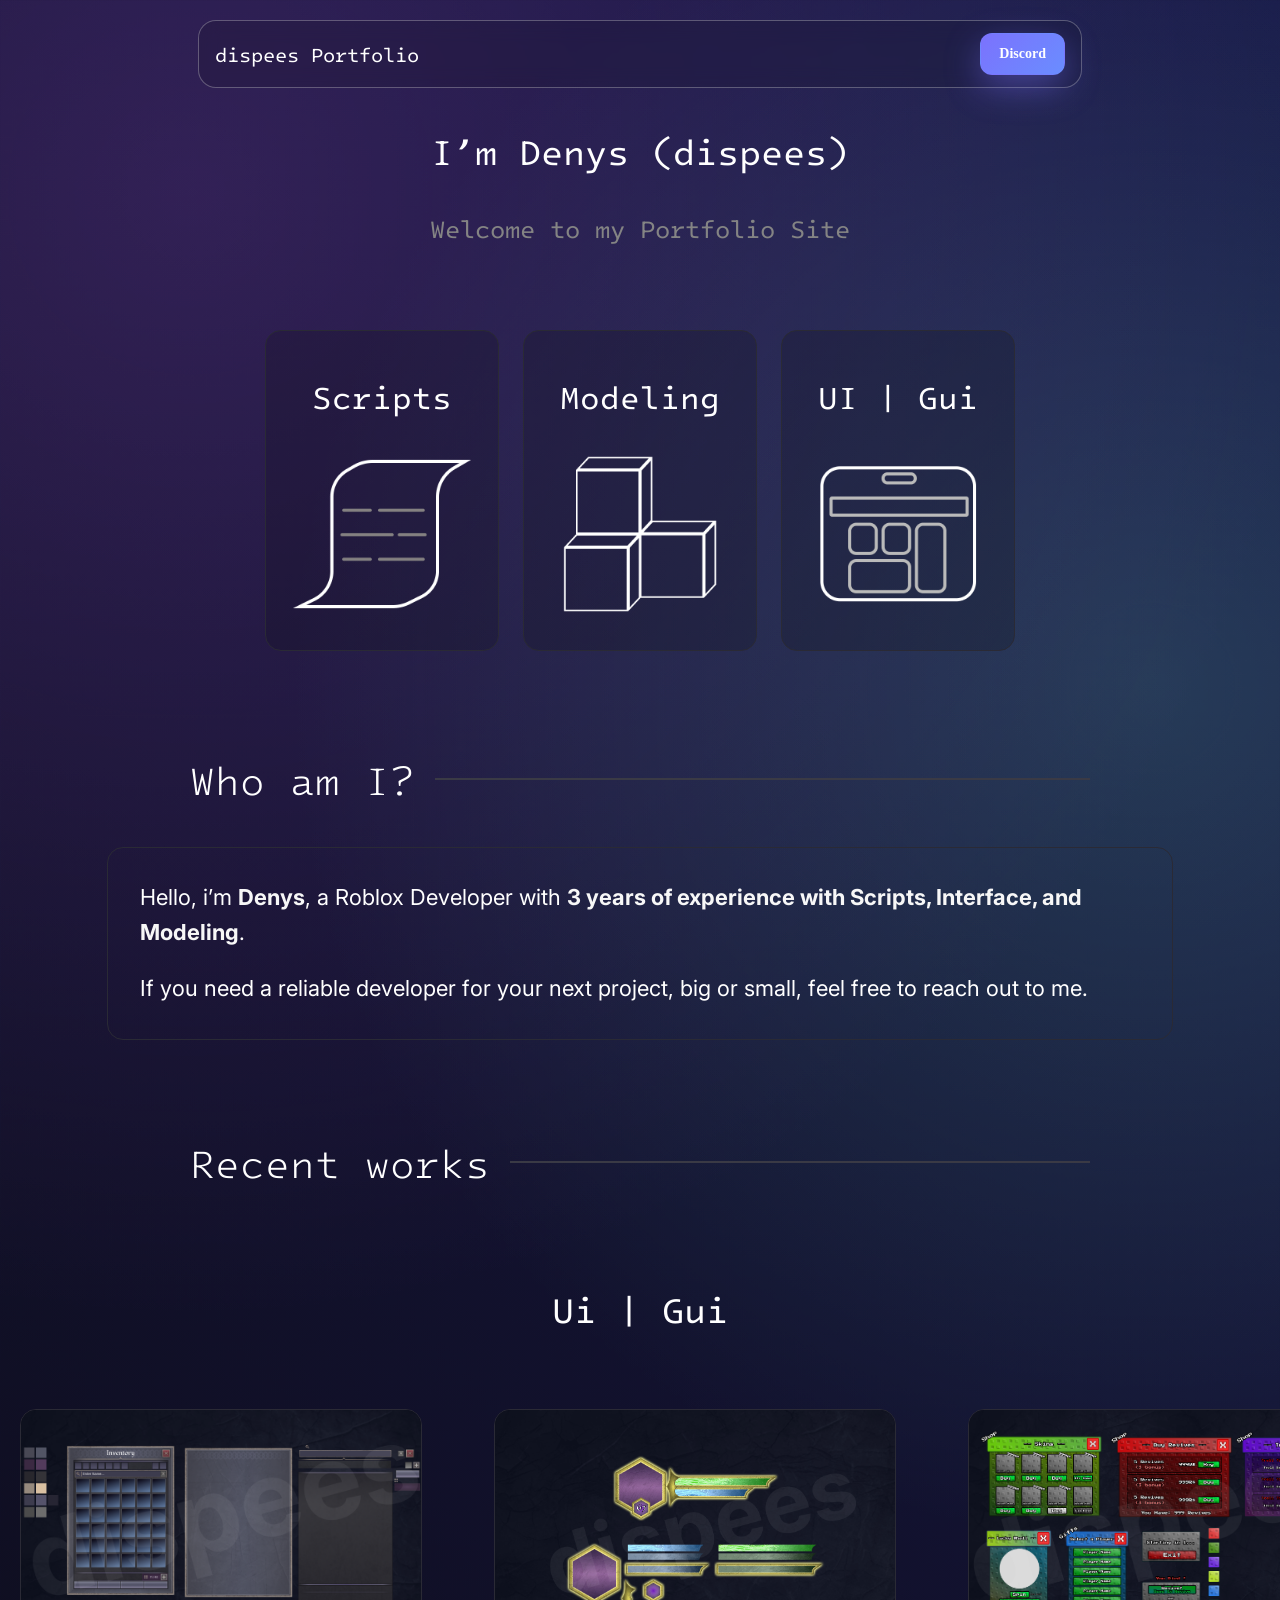
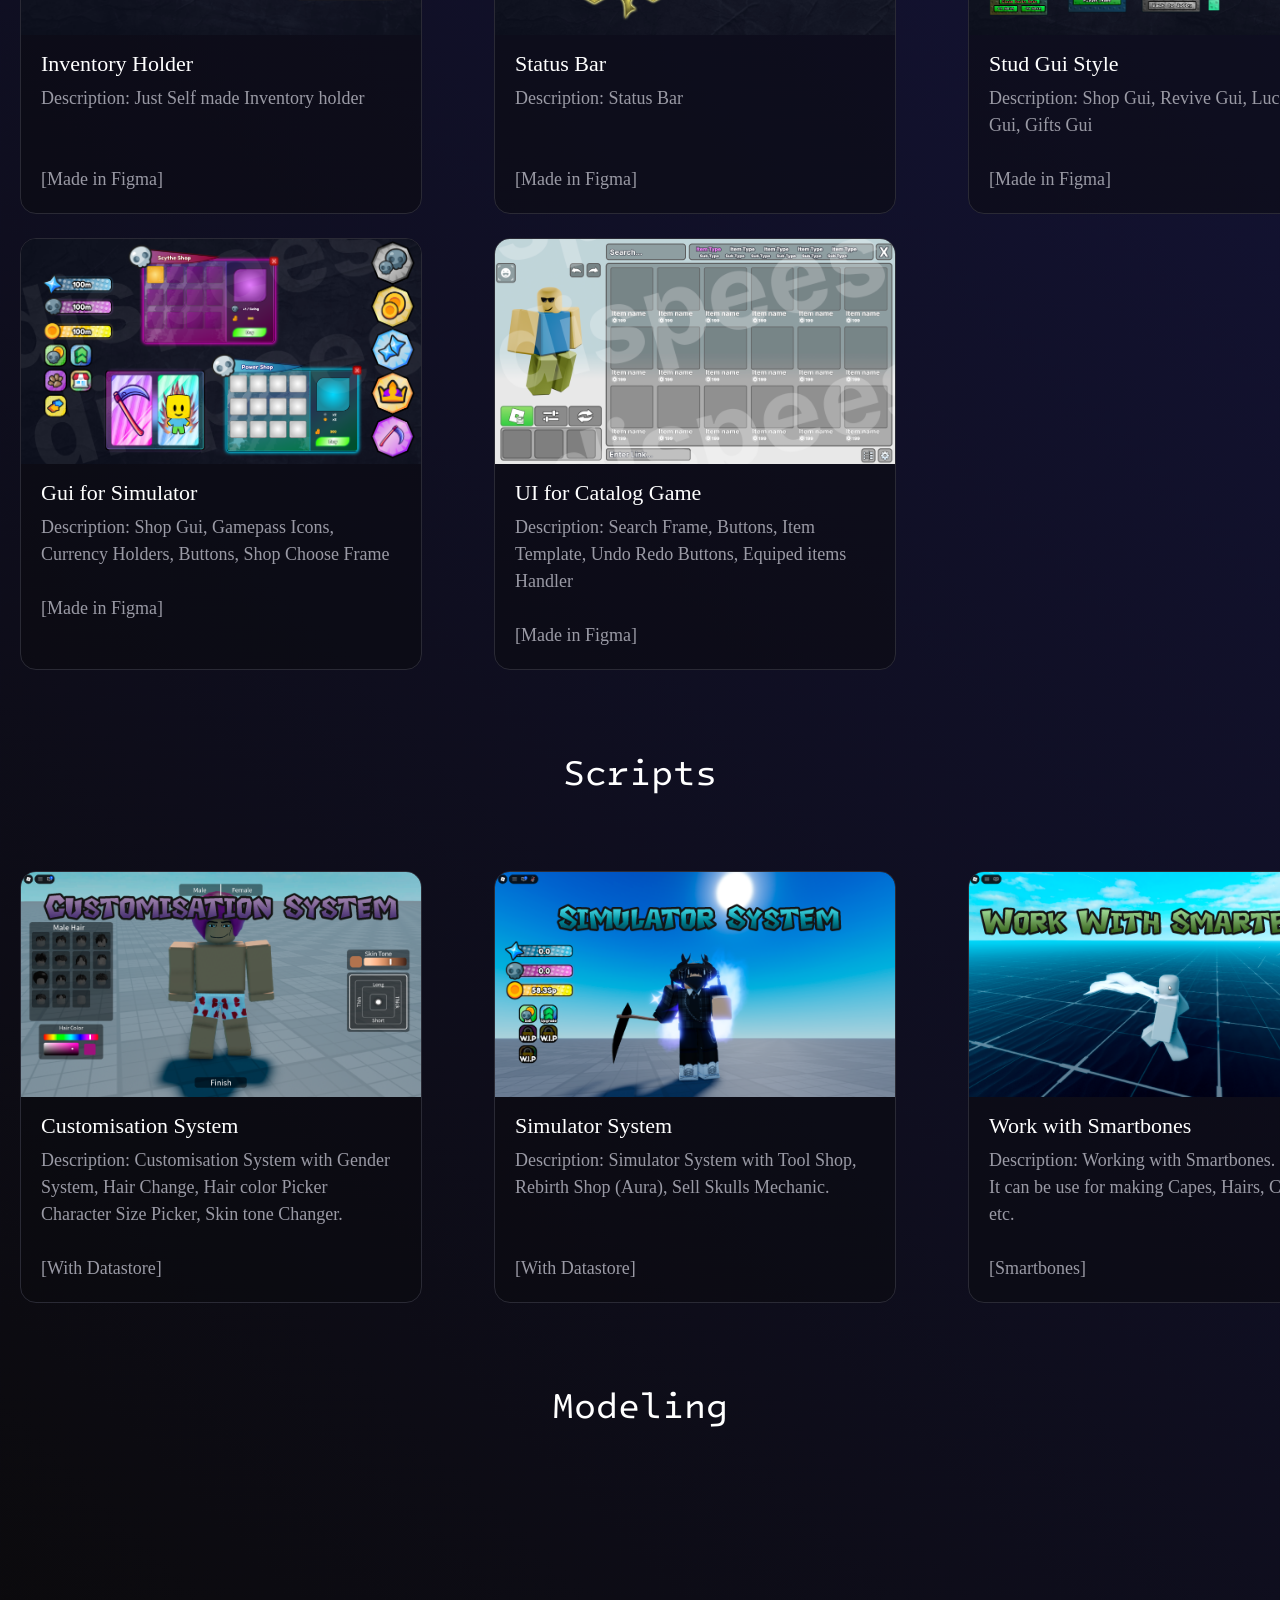
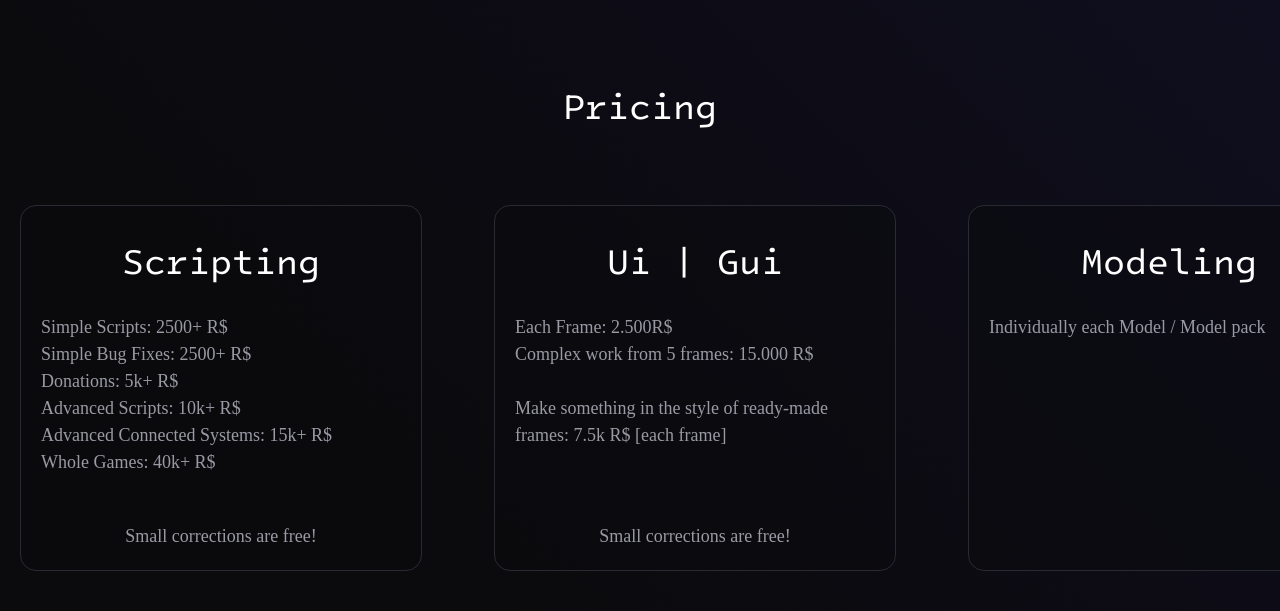
==== commit cee6529f: "add" ====
--- a/index.html
+++ b/index.html
@@ -182,8 +182,8 @@
               <a href="https://discord.com/users/466673316262838272" class="project-card">
                 <h2 class="text-primary" align="center">Ui | Gui</h2>
                 <p class="project-desc">
-                  Each Frame: 5.000R$ <br>
-                  Complex work from 5 frames: 20.000 R$ <br>
+                  Each Frame: 2.500R$ <br>
+                  Complex work from 5 frames: 15.000 R$ <br>
                   <br>
                   Make something in the style of ready-made frames: 7.5k R$ [each frame] <br>
                   
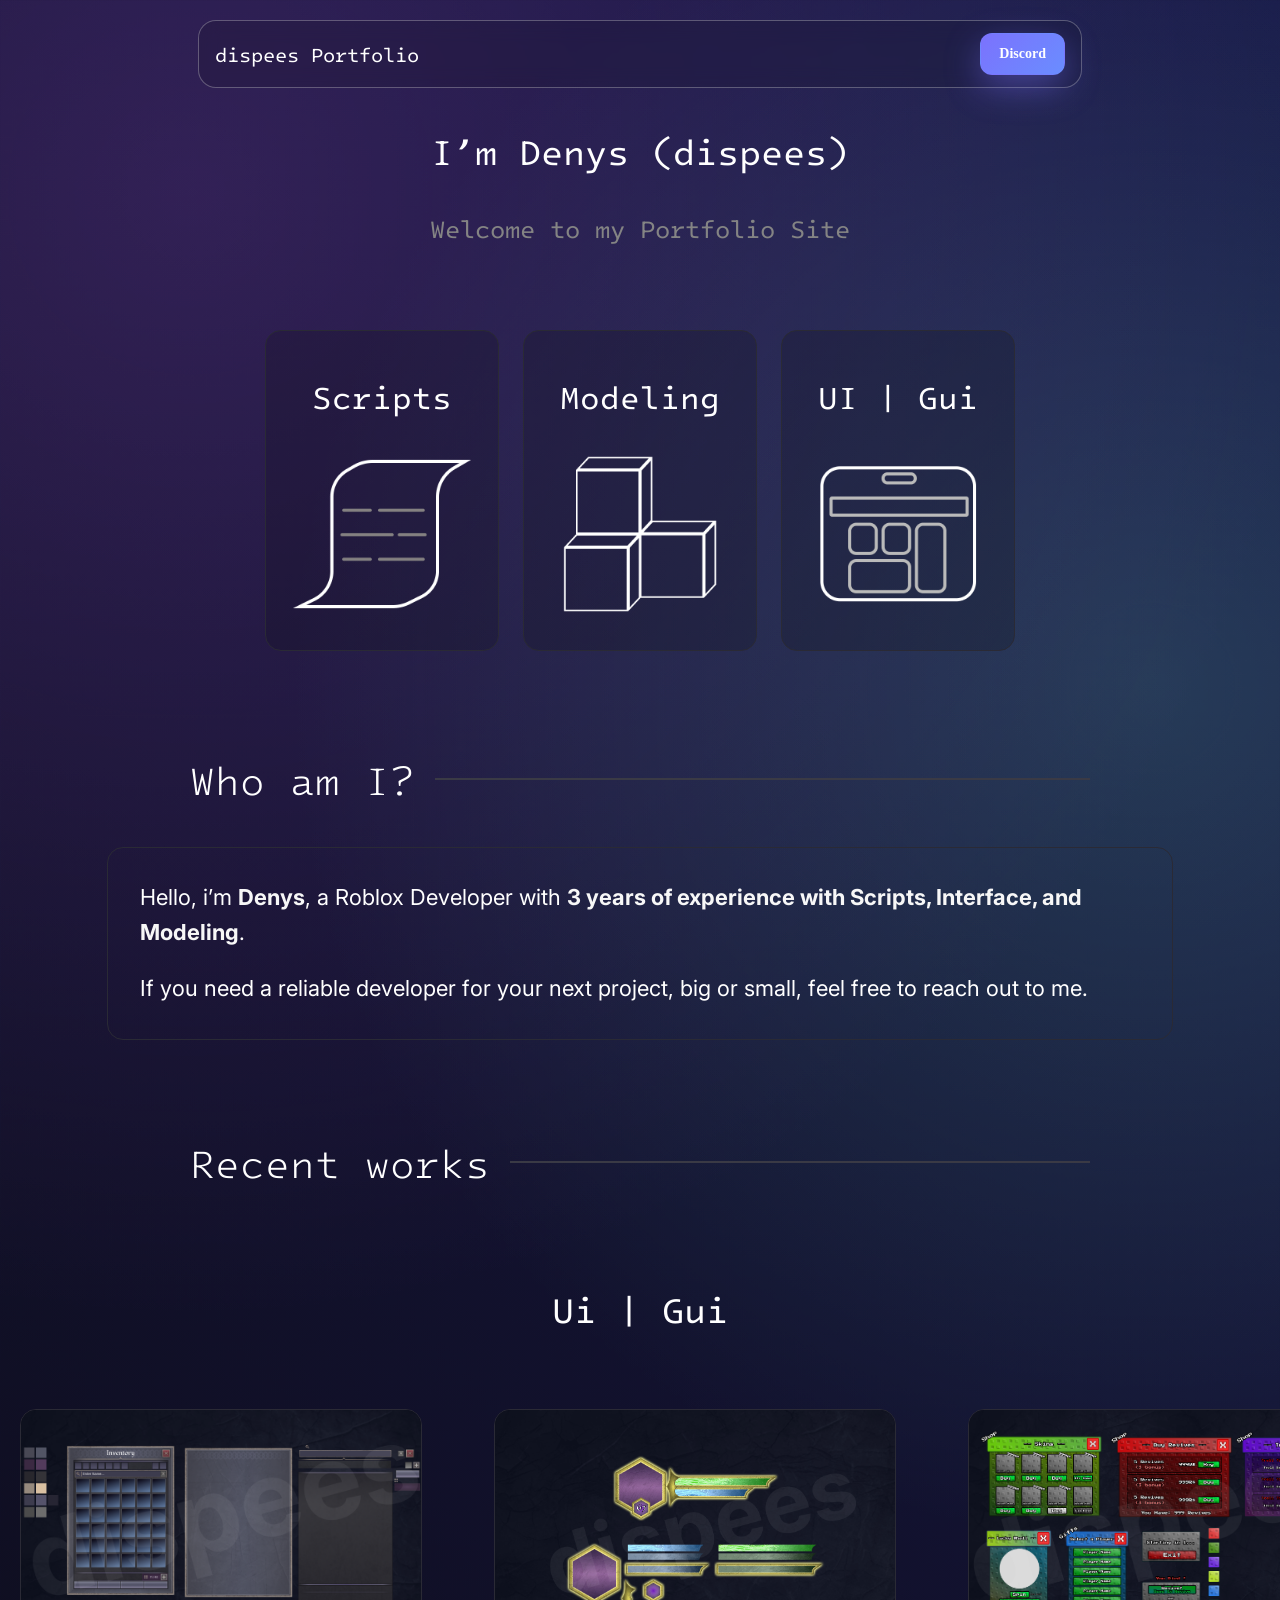
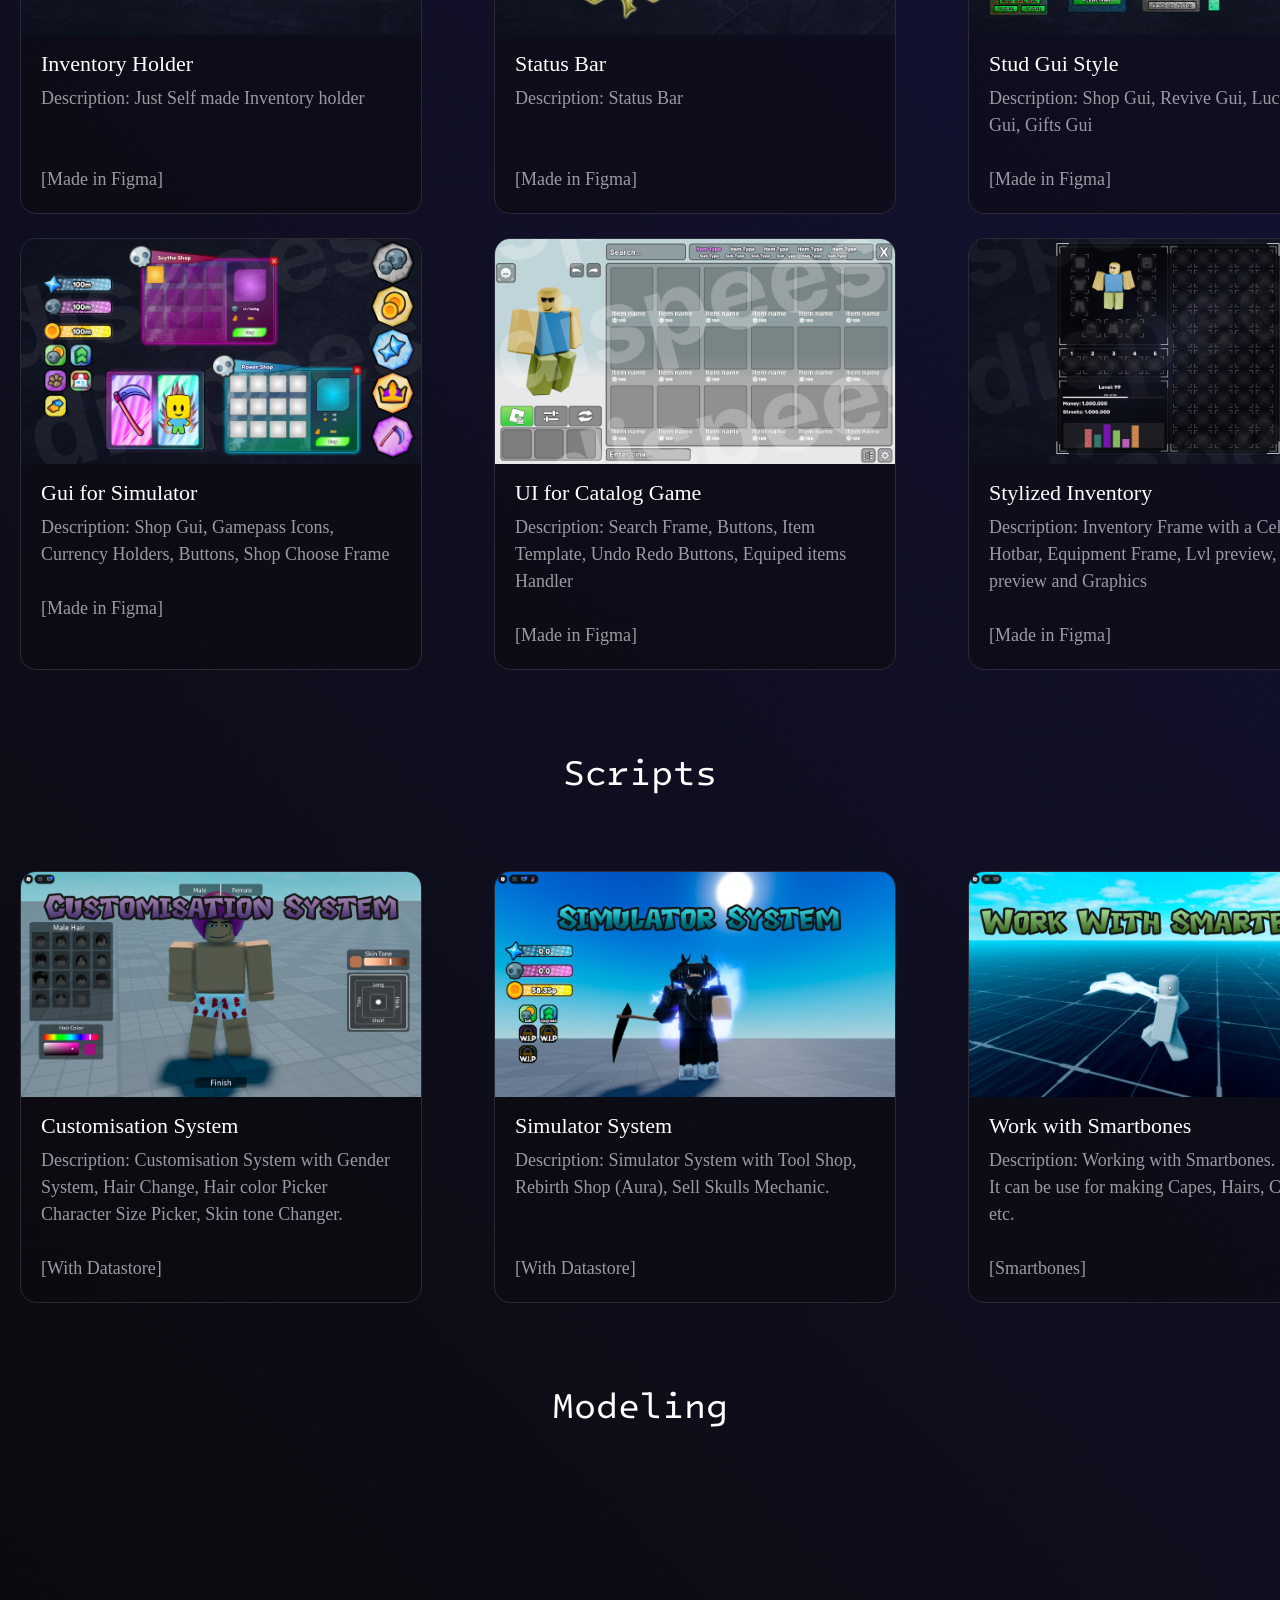
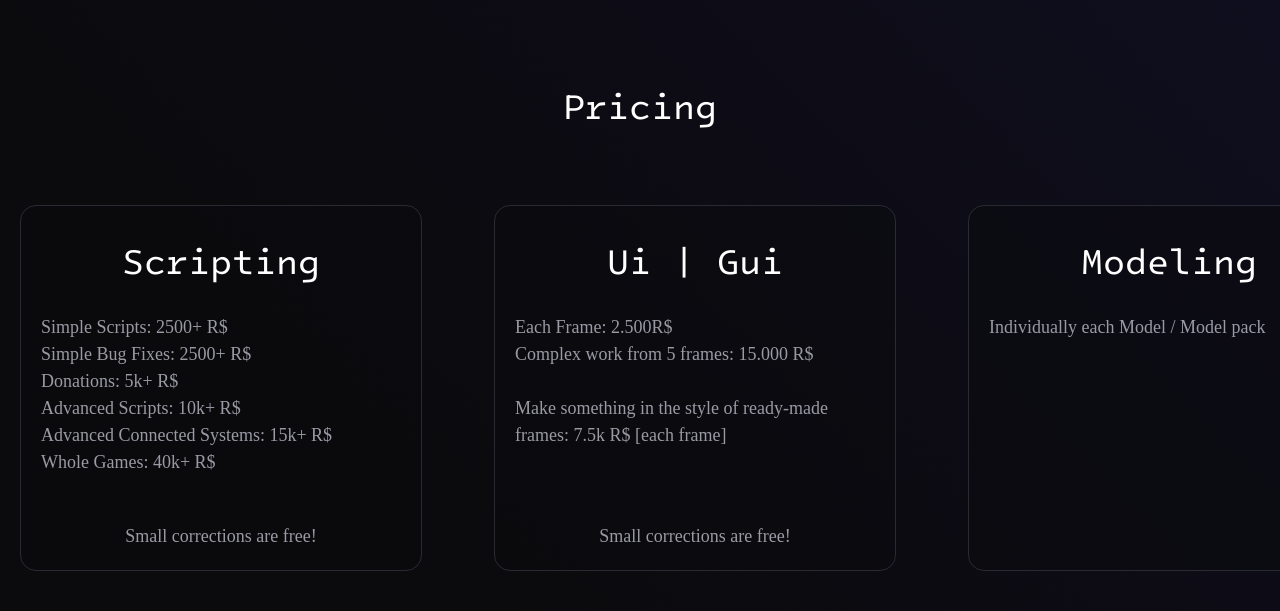
==== commit 29729531: "Inventory" ====
--- a/index.html
+++ b/index.html
@@ -119,6 +119,16 @@
                   [Made in Figma]
                 </p>
               </a>
+              <a href="Images/Inventory.png" class="project-card">
+                <div class="project-media">
+                  <img src="Images/Inventory.png" alt="Content Name">
+                </div>
+                <h3 class="project-title">Stylized Inventory</h3>
+                <p class="project-desc">
+                  Description: Inventory Frame with a Cell Holder, Hotbar, Equipment Frame, Lvl preview, Money preview and Graphics<br><br>
+                  [Made in Figma]
+                </p>
+              </a>
           </div>    
 
           <p class="text-primary" align="center"> Scripts </p>
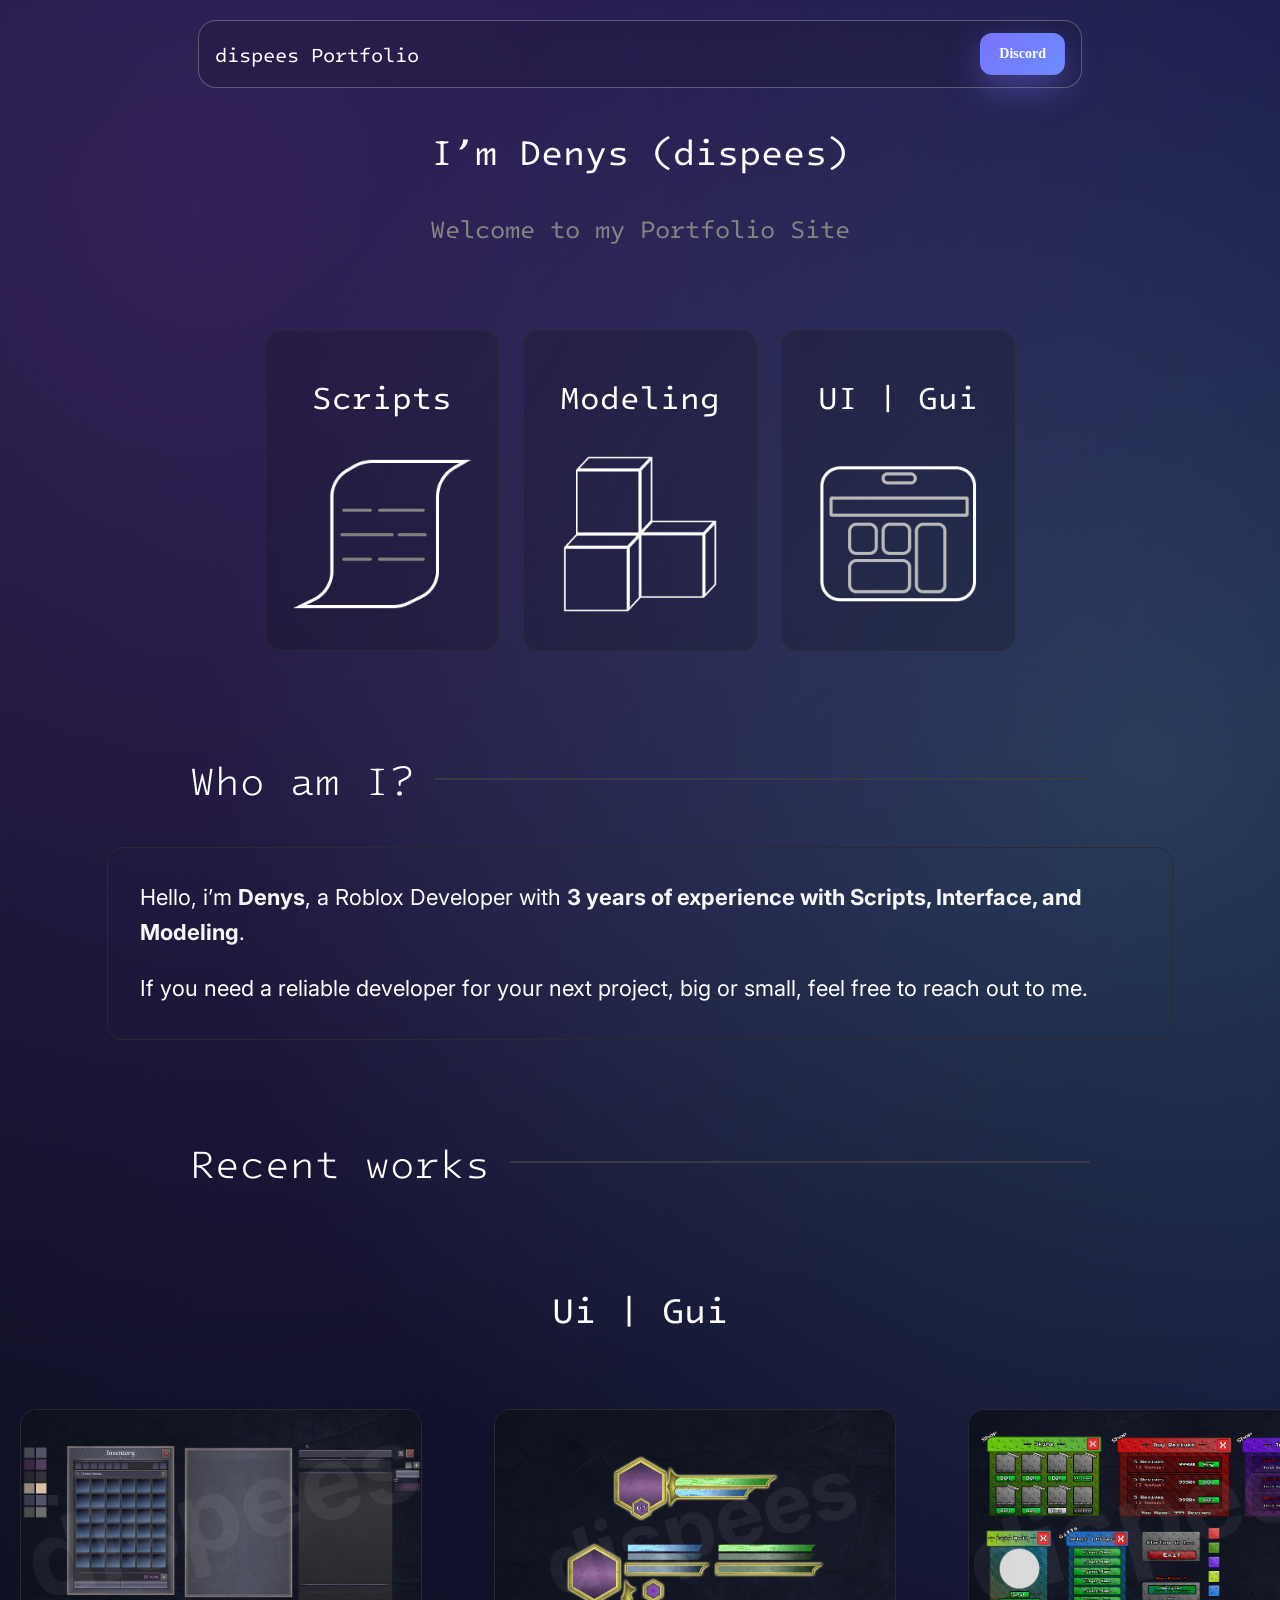
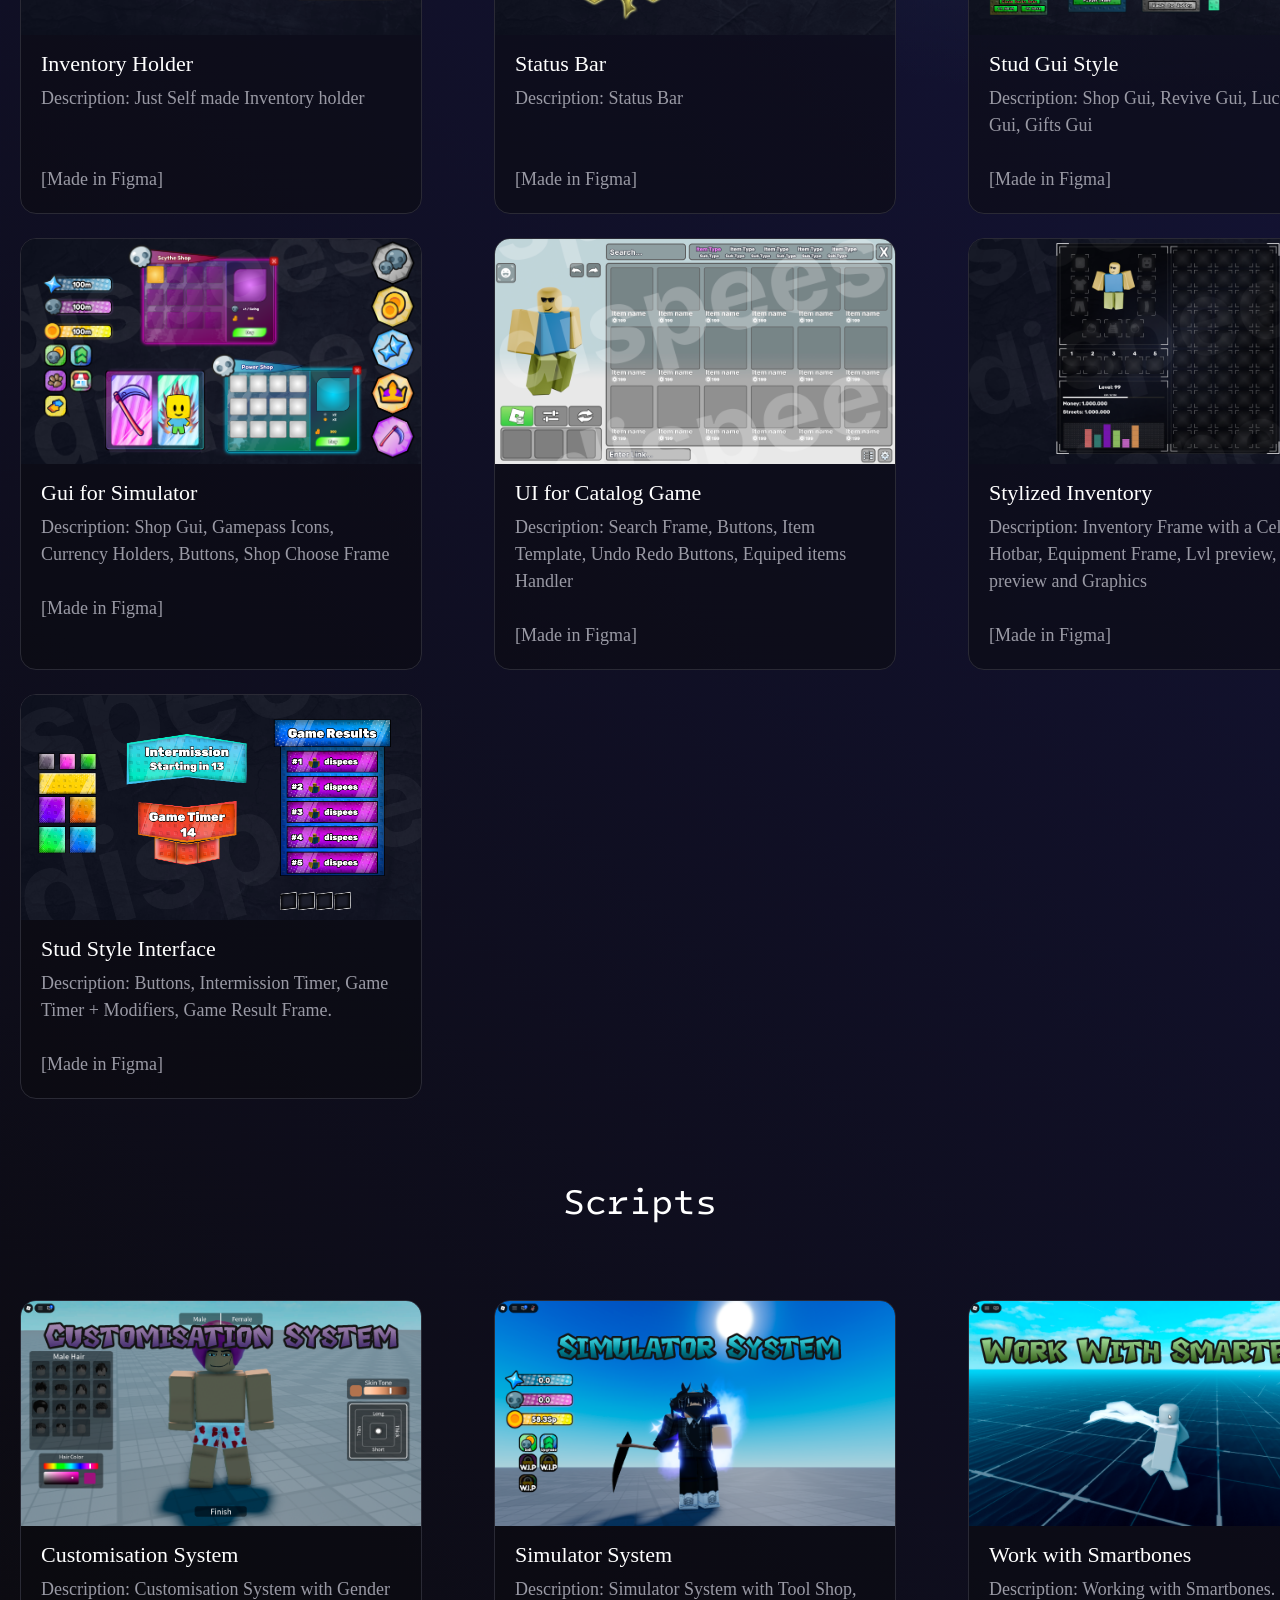
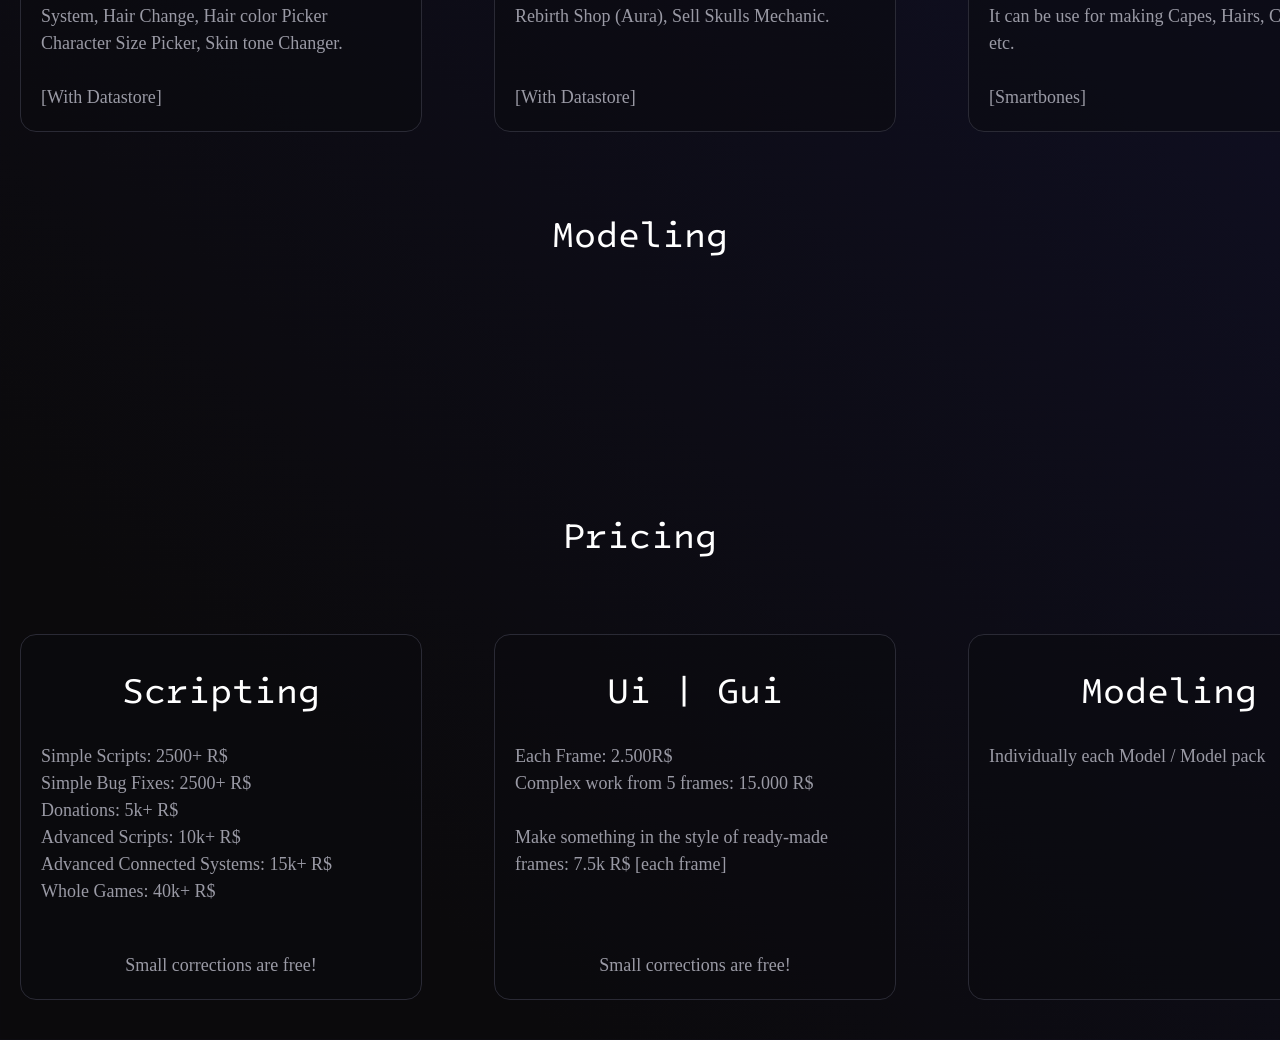
==== commit 818e1584: "Stud Style" ====
--- a/index.html
+++ b/index.html
@@ -129,6 +129,17 @@
                   [Made in Figma]
                 </p>
               </a>
+
+              <a href="Images/StudStyle.png" class="project-card">
+                <div class="project-media">
+                  <img src="Images/StudStyle.png" alt="Content Name">
+                </div>
+                <h3 class="project-title">Stud Style Interface</h3>
+                <p class="project-desc">
+                  Description: Buttons, Intermission Timer, Game Timer + Modifiers, Game Result Frame.<br><br>
+                  [Made in Figma]
+                </p>
+              </a>
           </div>    
 
           <p class="text-primary" align="center"> Scripts </p>
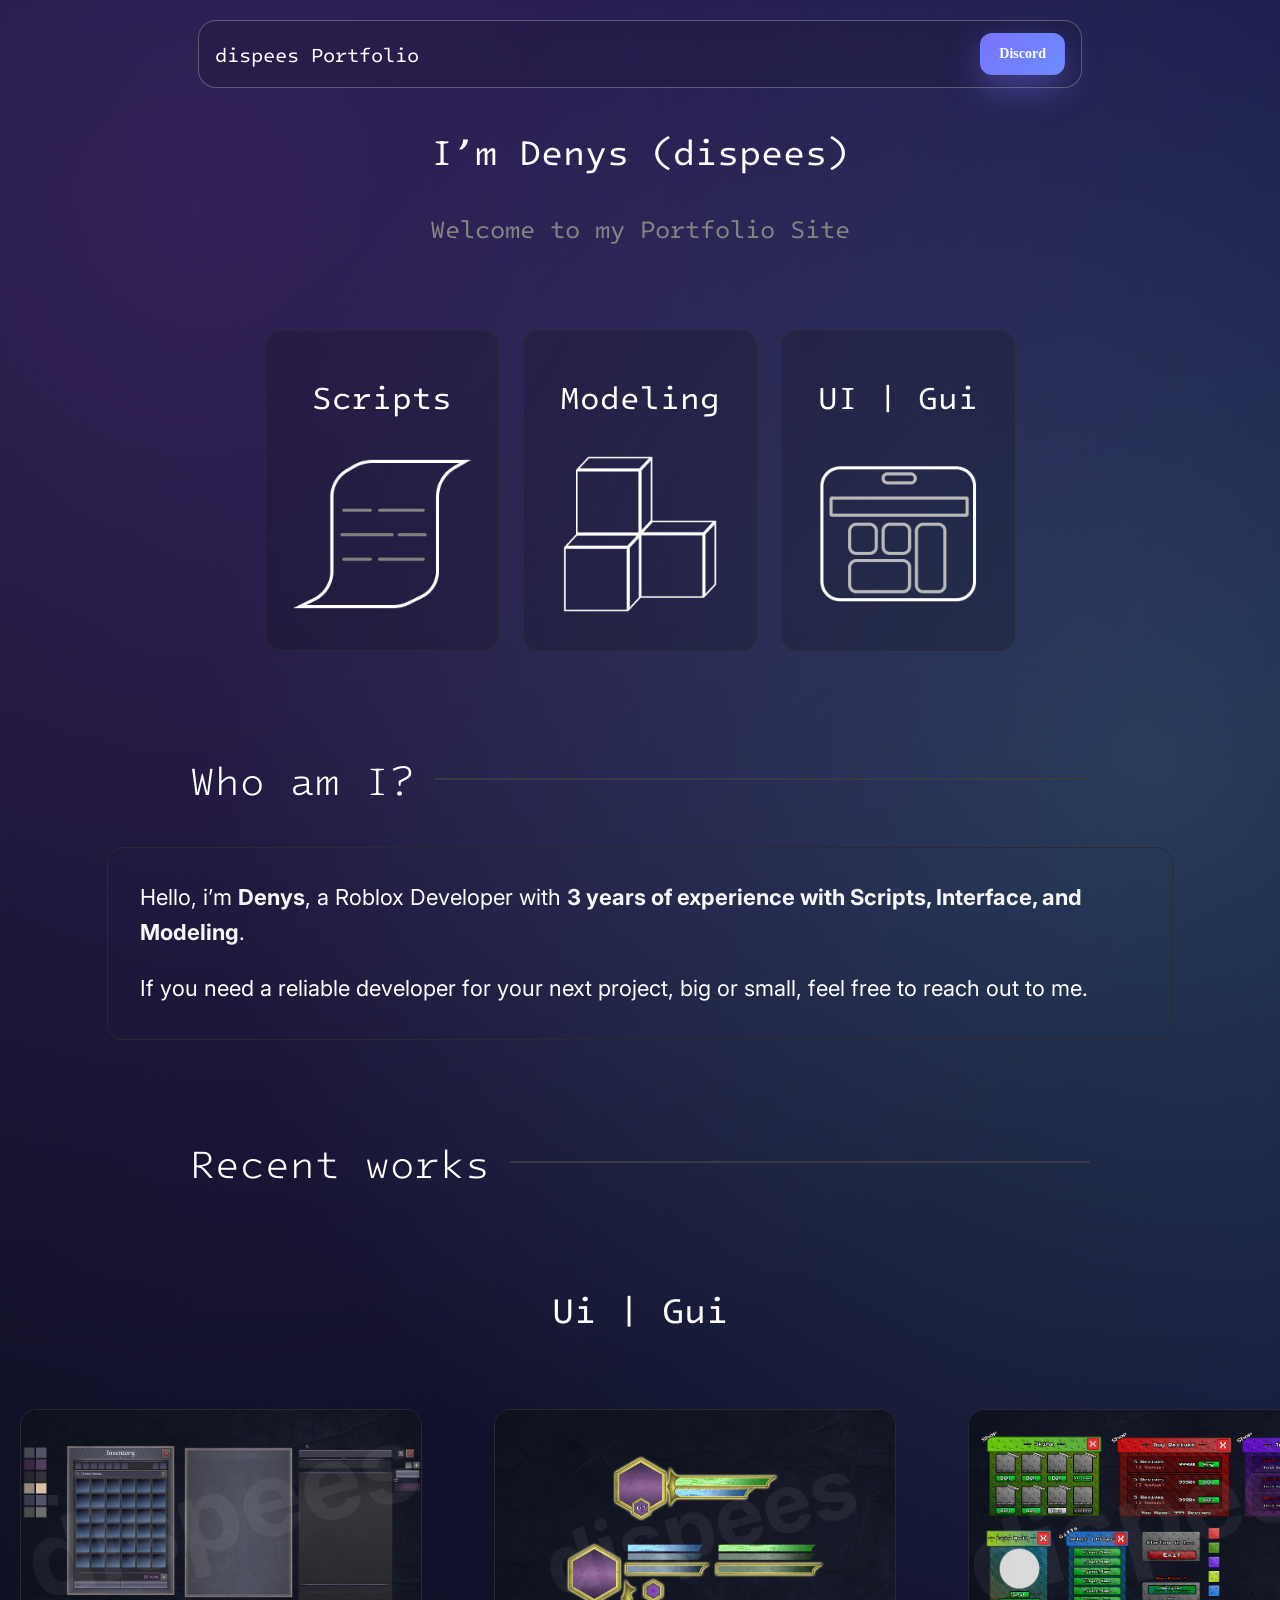
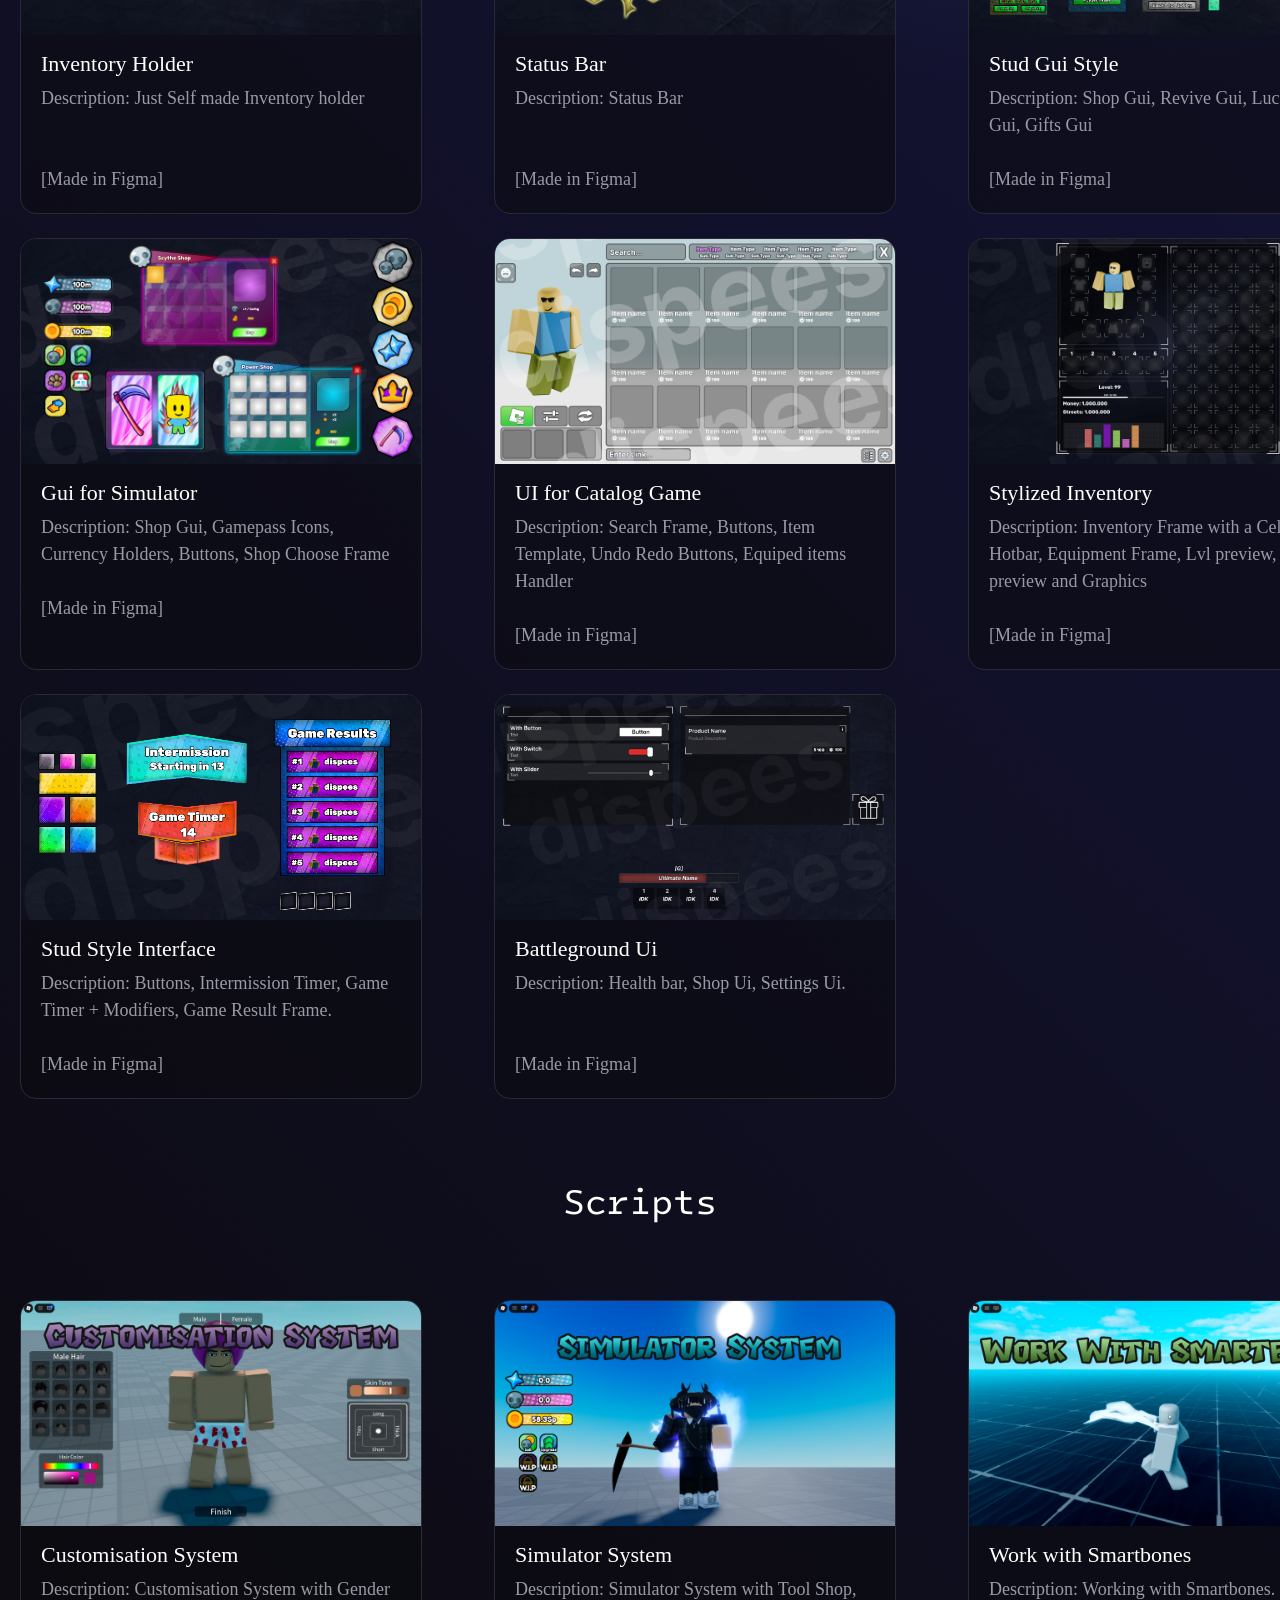
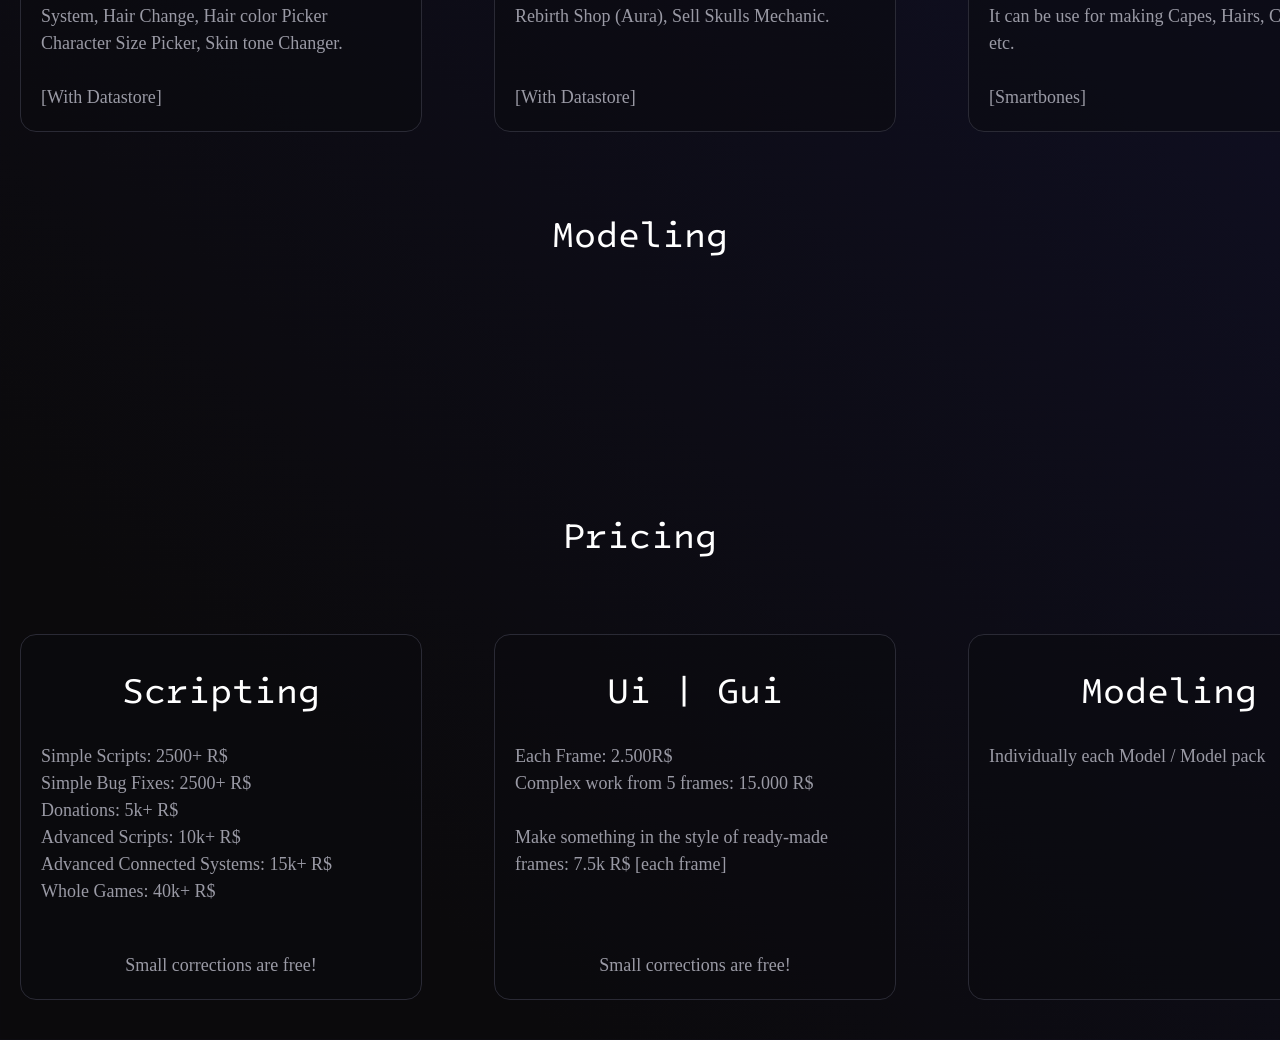
==== commit a70b051d: "Battleground Ui" ====
--- a/index.html
+++ b/index.html
@@ -140,6 +140,17 @@
                   [Made in Figma]
                 </p>
               </a>
+
+              <a href="Images/Battleground UI.png" class="project-card">
+                <div class="project-media">
+                  <img src="Images/Battleground UI.png" alt="Content Name">
+                </div>
+                <h3 class="project-title">Battleground Ui</h3>
+                <p class="project-desc">
+                  Description: Health bar, Shop Ui, Settings Ui.<br><br><br>
+                  [Made in Figma]
+                </p>
+              </a>
           </div>    
 
           <p class="text-primary" align="center"> Scripts </p>
